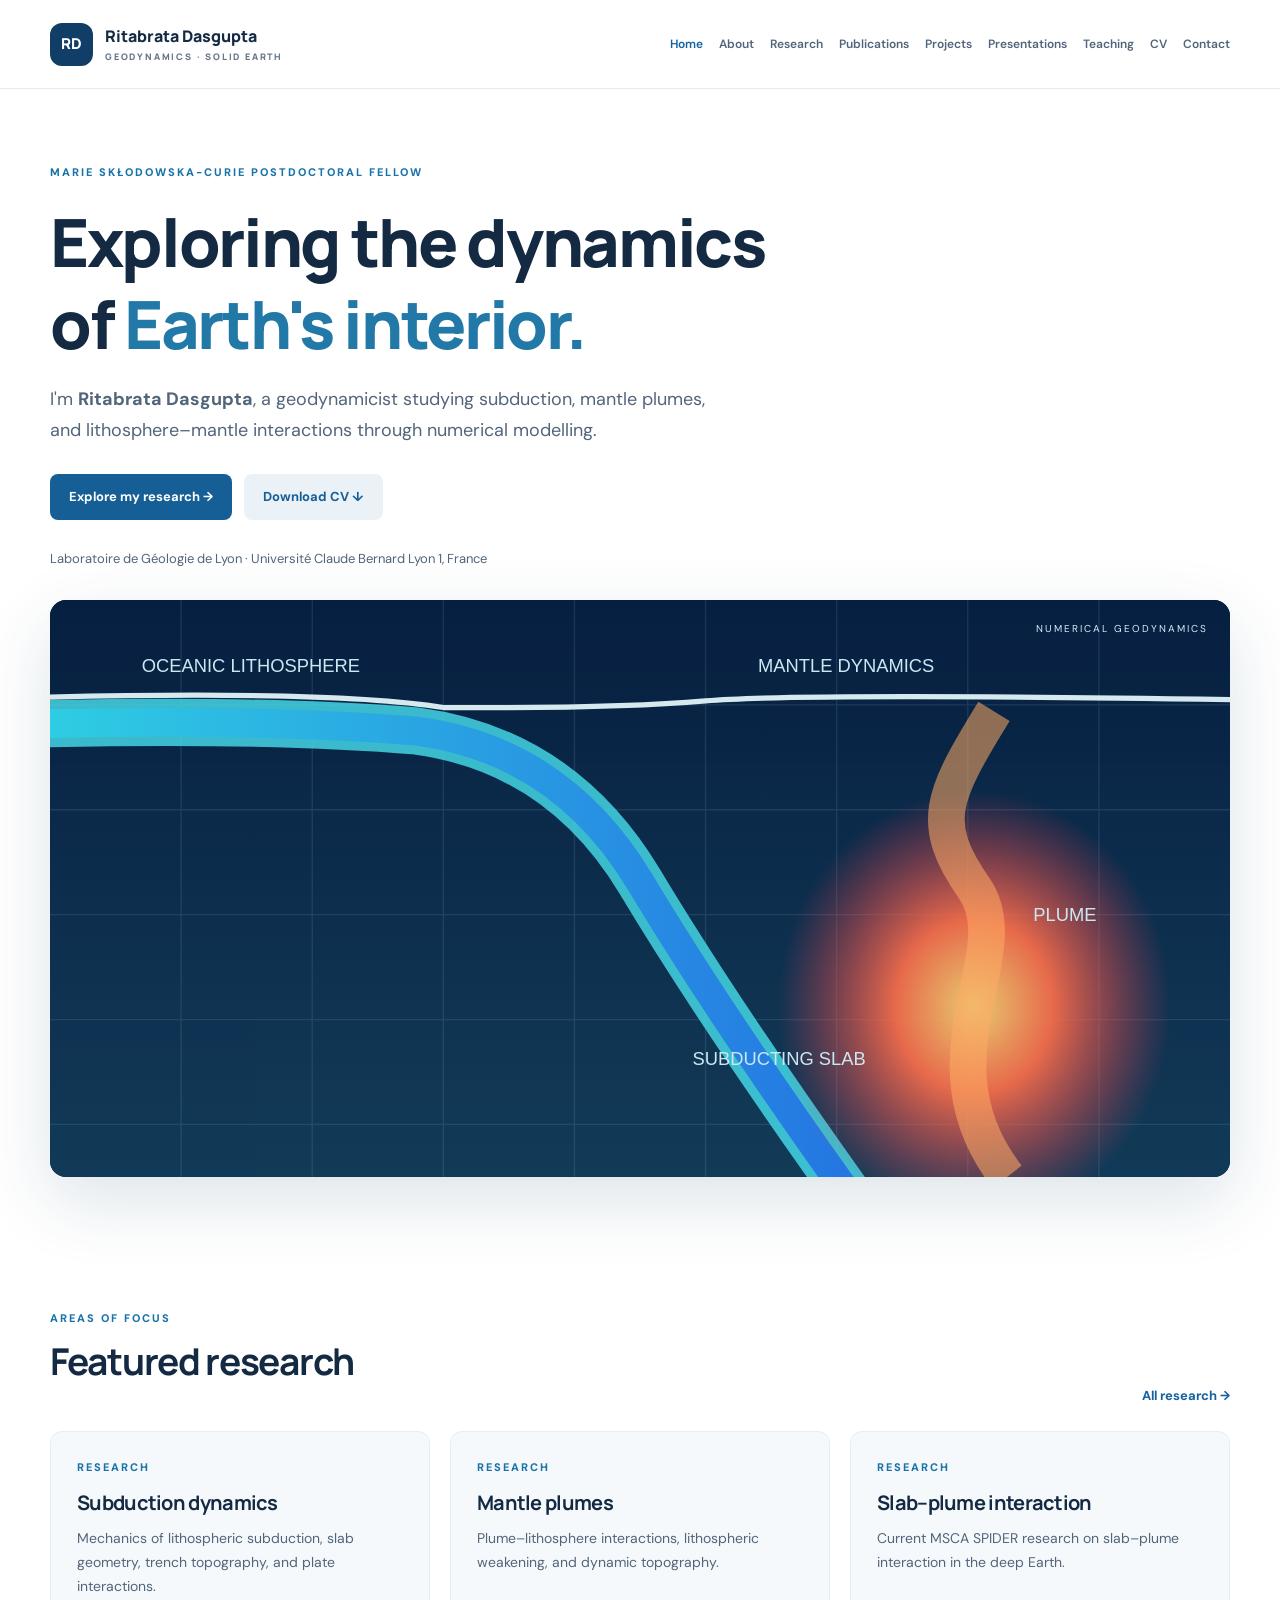
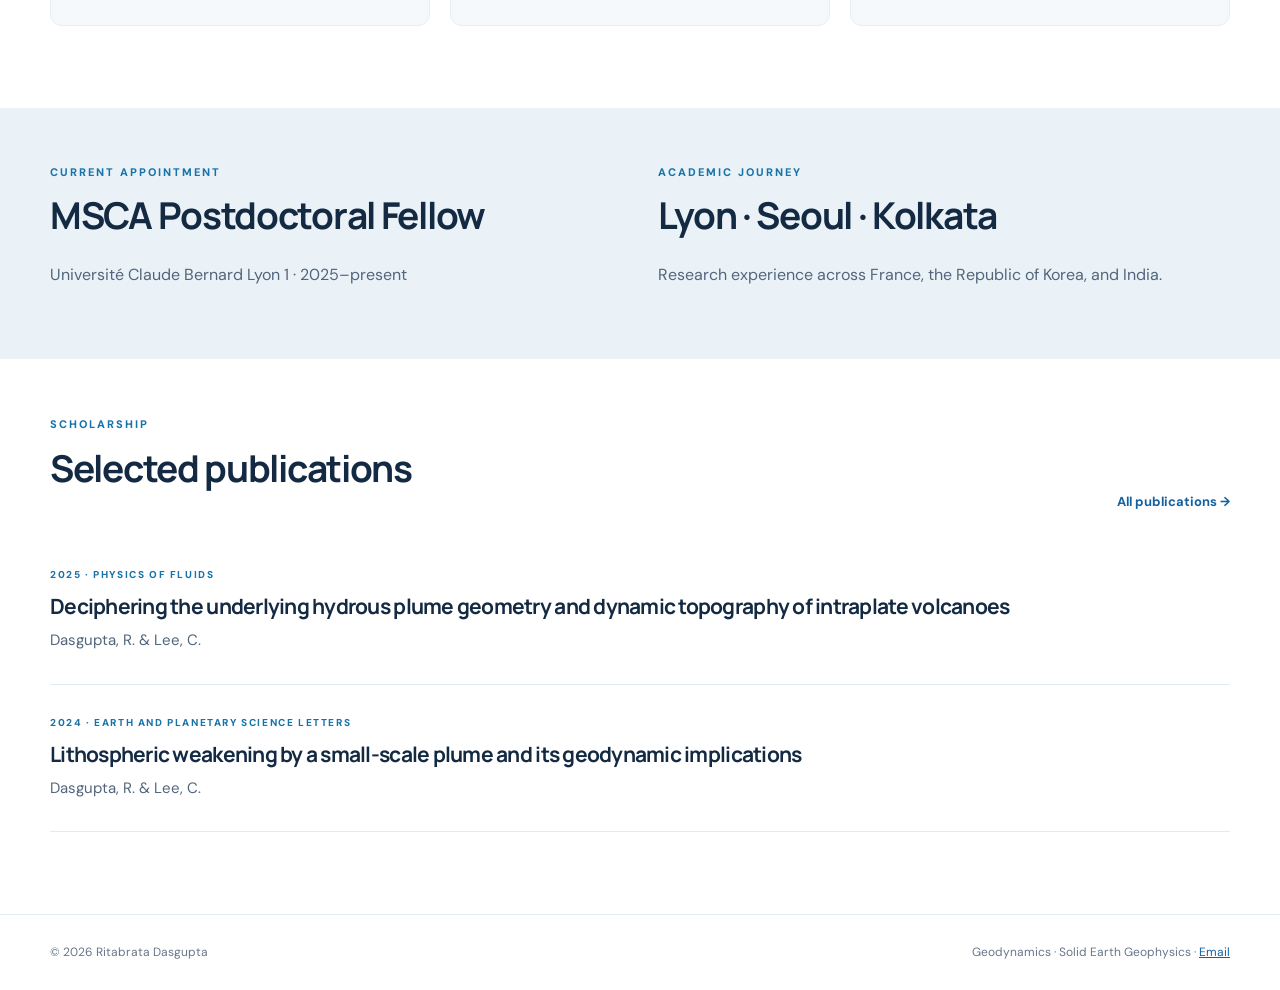
==== index.html @ 57c47966 "Add files via upload" ====
<!doctype html><html lang="en"><head><meta charset="utf-8"><meta name="viewport" content="width=device-width,initial-scale=1"><meta name="description" content="Ritabrata Dasgupta — Geodynamics and Solid Earth Geophysics research"><title>Home | Ritabrata Dasgupta</title><link rel="stylesheet" href="style.css"></head><body><header class="header"><div class="shell head"><a class="brand" href="index.html"><span class="brand-mark">RD</span><span>Ritabrata Dasgupta<small>GEODYNAMICS · SOLID EARTH</small></span></a><button class="menu" aria-label="Toggle navigation" aria-expanded="false">☰</button><nav id="nav"><a class="active" href="index.html">Home</a><a class="" href="about.html">About</a><a class="" href="research.html">Research</a><a class="" href="publications.html">Publications</a><a class="" href="projects.html">Projects</a><a class="" href="presentations.html">Presentations</a><a class="" href="teaching.html">Teaching</a><a class="" href="cv.html">CV</a><a class="" href="contact.html">Contact</a></nav></div></header><main><section class="home-hero shell"><div class="intro"><span class="eyebrow">MARIE SKŁODOWSKA-CURIE POSTDOCTORAL FELLOW</span><h1>Exploring the dynamics of <em>Earth's interior.</em></h1><p>I'm <strong>Ritabrata Dasgupta</strong>, a geodynamicist studying subduction, mantle plumes, and lithosphere–mantle interactions through numerical modelling.</p><div class="actions"><a class="btn" href="research.html">Explore my research →</a><a class="btn secondary" href="Ritabrata_Dasgupta_CV.pdf" download>Download CV ↓</a></div><p class="affiliation">Laboratoire de Géologie de Lyon · Université Claude Bernard Lyon 1, France</p></div><div class="earth-art" aria-label="Stylized illustration of a subducting slab and rising mantle plume" role="img"><div class="art-label">NUMERICAL GEODYNAMICS</div><svg viewBox="0 0 900 440" preserveAspectRatio="xMidYMid slice"><defs><linearGradient id="bg" x2="0" y2="1"><stop stop-color="#071f40"/><stop offset="1" stop-color="#123b58"/></linearGradient><linearGradient id="slab"><stop stop-color="#2fd1e3"/><stop offset="1" stop-color="#2476e2"/></linearGradient><radialGradient id="plume"><stop stop-color="#ffda72"/><stop offset=".4" stop-color="#ff704a"/><stop offset="1" stop-color="#ee394e" stop-opacity="0"/></radialGradient></defs><rect width="900" height="440" fill="url(#bg)"/><g opacity=".12" stroke="#a9d6ee"><path d="M0 80H900M0 160H900M0 240H900M0 320H900M0 400H900M100 0V440M200 0V440M300 0V440M400 0V440M500 0V440M600 0V440M700 0V440M800 0V440"/></g><path d="M-30 95 Q160 90 280 100 Q390 115 450 215 T610 455" stroke="#46e0ee" stroke-width="36" fill="none" opacity=".8"/><path d="M-30 95 Q160 90 280 100 Q390 115 450 215 T610 455" stroke="url(#slab)" stroke-width="22" fill="none"/><ellipse cx="705" cy="310" rx="150" ry="165" fill="url(#plume)" opacity=".9"/><path d="M730 440 C660 350 740 270 705 220 S680 150 720 85" stroke="#ffab64" stroke-width="28" fill="none" opacity=".55"/><path d="M0 74 Q220 69 300 82 Q430 83 500 77 T900 76" stroke="#d5e9ef" stroke-width="4" fill="none"/><g fill="#c9e8f2" font-size="14" font-family="sans-serif"><text x="70" y="55">OCEANIC LITHOSPHERE</text><text x="540" y="55">MANTLE DYNAMICS</text><text x="490" y="355">SUBDUCTING SLAB</text><text x="750" y="245">PLUME</text></g></svg></div></section><section class="shell section"><div class="section-head"><div><span class="eyebrow">AREAS OF FOCUS</span><h2>Featured research</h2></div><a class="text-link" href="research.html">All research →</a></div><div class="cards"><article class="card"><span class="eyebrow">RESEARCH</span><h3>Subduction dynamics</h3><p>Mechanics of lithospheric subduction, slab geometry, trench topography, and plate interactions.</p></article><article class="card"><span class="eyebrow">RESEARCH</span><h3>Mantle plumes</h3><p>Plume–lithosphere interactions, lithospheric weakening, and dynamic topography.</p></article><article class="card"><span class="eyebrow">RESEARCH</span><h3>Slab–plume interaction</h3><p>Current MSCA SPIDER research on slab–plume interaction in the deep Earth.</p></article></div></section><section class="band"><div class="shell band-grid"><div><span class="eyebrow">CURRENT APPOINTMENT</span><h2>MSCA Postdoctoral Fellow</h2><p>Université Claude Bernard Lyon 1 · 2025–present</p></div><div><span class="eyebrow">ACADEMIC JOURNEY</span><h2>Lyon · Seoul · Kolkata</h2><p>Research experience across France, the Republic of Korea, and India.</p></div></div></section><section class="shell section"><div class="section-head"><div><span class="eyebrow">SCHOLARSHIP</span><h2>Selected publications</h2></div><a class="text-link" href="publications.html">All publications →</a></div><div class="publication"><span>2025 · PHYSICS OF FLUIDS</span><h3>Deciphering the underlying hydrous plume geometry and dynamic topography of intraplate volcanoes</h3><p>Dasgupta, R. & Lee, C.</p></div><div class="publication"><span>2024 · EARTH AND PLANETARY SCIENCE LETTERS</span><h3>Lithospheric weakening by a small-scale plume and its geodynamic implications</h3><p>Dasgupta, R. & Lee, C.</p></div></section></main><footer><div class="shell foot"><span>© 2026 Ritabrata Dasgupta</span><span>Geodynamics · Solid Earth Geophysics · <a href="mailto:ritabrata.dasgupta5@gmail.com">Email</a></span></div></footer><script src="script.js"></script></body></html>
---- style.css ----
@import url('https://fonts.googleapis.com/css2?family=DM+Sans:wght@400;500;600;700&family=Manrope:wght@400;500;600;700;800&display=swap');:root{--ink:#142a43;--blue:#1461a1;--muted:#64758a;--line:#e3eaf0;--pale:#f3f7fa}*{box-sizing:border-box}body{margin:0;background:#fff;color:var(--ink);font-family:'DM Sans',Arial,sans-serif;line-height:1.7}a{color:var(--blue)}.shell{width:min(1180px,calc(100% - 56px));margin:auto}.header{background:white;border-bottom:1px solid var(--line);position:sticky;top:0;z-index:20}.head{display:flex;align-items:center;justify-content:space-between;gap:25px;min-height:88px}.brand{display:flex;align-items:center;gap:12px;color:var(--ink);font-family:Manrope,sans-serif;font-weight:800;text-decoration:none;white-space:nowrap;line-height:1.3}.brand small{display:block;font-size:9px;letter-spacing:1.8px;color:var(--muted);margin-top:4px}.brand-mark{width:43px;height:43px;background:#103e67;color:white;border-radius:12px;display:grid;place-items:center;font-size:15px}.head nav{display:flex;gap:16px;flex-wrap:wrap}.head nav a{font-size:12px;color:#52647a;text-decoration:none;font-weight:600}.head nav a:hover,.head nav a.active{color:var(--blue)}.menu{display:none;background:white;border:1px solid var(--line);border-radius:8px;padding:7px 12px}.home-hero{padding-top:74px;padding-bottom:76px}.intro{max-width:780px}.eyebrow{display:block;color:#1773a9;font-size:11px;letter-spacing:2px;font-weight:800;text-transform:uppercase}h1,h2,h3{font-family:Manrope,Arial,sans-serif;line-height:1.23;letter-spacing:-.035em}h1{font-size:clamp(42px,5.2vw,72px);margin:19px 0 20px;font-weight:800}h1 em{font-style:normal;color:#2279a7}.intro>p{max-width:680px;color:#52657b;font-size:18px}.actions{display:flex;gap:12px;flex-wrap:wrap;margin:28px 0}.btn{display:inline-block;background:#155e96;color:white;padding:12px 19px;border-radius:8px;font-size:13px;text-decoration:none;font-weight:700}.btn.secondary{background:#eaf2f8;color:#155e96}.affiliation{font-size:13px!important;margin:24px 0 30px}.earth-art{border-radius:16px;overflow:hidden;position:relative;box-shadow:0 24px 70px #103f5b24;background:#08253f}.earth-art svg{display:block;width:100%;height:auto}.art-label{position:absolute;top:20px;right:22px;color:#d6ecf9;letter-spacing:2px;font-size:10px}.section{padding:56px 0 82px}.section h2,.band h2{font-size:clamp(27px,3vw,37px);margin:12px 0 22px}.section-head{display:flex;justify-content:space-between;align-items:end;gap:20px;margin-bottom:24px}.text-link{font-size:13px;font-weight:700;text-decoration:none}.cards{display:grid;grid-template-columns:repeat(3,minmax(0,1fr));gap:20px}.card{background:#f6f9fb;border:1px solid #e7edf2;border-radius:12px;padding:26px}.card h3{font-size:20px;margin:14px 0 12px}.card p{font-size:14px;color:#52657b;margin:0}.spaced{margin-top:35px}.band{background:#eaf2f7;padding:55px 0}.band-grid{display:grid;grid-template-columns:1fr 1fr;gap:35px}.band p{color:#52657b}.publication{padding:22px 0;border-bottom:1px solid var(--line)}.publication span{font-size:10px;letter-spacing:1.6px;color:#1773a9;font-weight:800}.publication h3{font-size:21px;margin:8px 0}.publication p{color:#52657b;margin:8px 0;font-size:15px}.page-hero{padding:76px 0 36px;border-bottom:1px solid var(--line)}.page-hero h1{font-size:clamp(40px,5vw,61px)}.lede{font-size:19px;color:#65768a;max-width:750px}.source-list{margin:16px 0 44px}.source-list p{padding:12px 0;border-bottom:1px solid var(--line);white-space:normal;margin:0;color:#44596c}.cvbox{display:flex;justify-content:space-between;align-items:center;gap:30px;background:var(--pale);padding:24px;border-radius:12px}.cvbox p{color:var(--muted)}.pdf{width:100%;height:850px;border:1px solid var(--line);margin-top:30px}.foot{display:flex;justify-content:space-between;gap:15px;padding:27px 0;font-size:12px;color:#66768a}footer{border-top:1px solid var(--line)}@media(max-width:1000px){.head{flex-wrap:wrap;padding:16px 0}.head nav{width:100%;justify-content:center;gap:14px}}@media(max-width:700px){.shell{width:min(100% - 32px,1180px)}.head{min-height:72px}.menu{display:block}.head nav{display:none;flex-direction:column;align-items:start}.head nav.open{display:flex}.home-hero{padding:45px 0}.cards,.band-grid{grid-template-columns:1fr}.section{padding:42px 0}.section-head,.cvbox,.foot{align-items:start;flex-direction:column}.pdf{height:500px}h1{font-size:42px}.art-label{font-size:8px}}
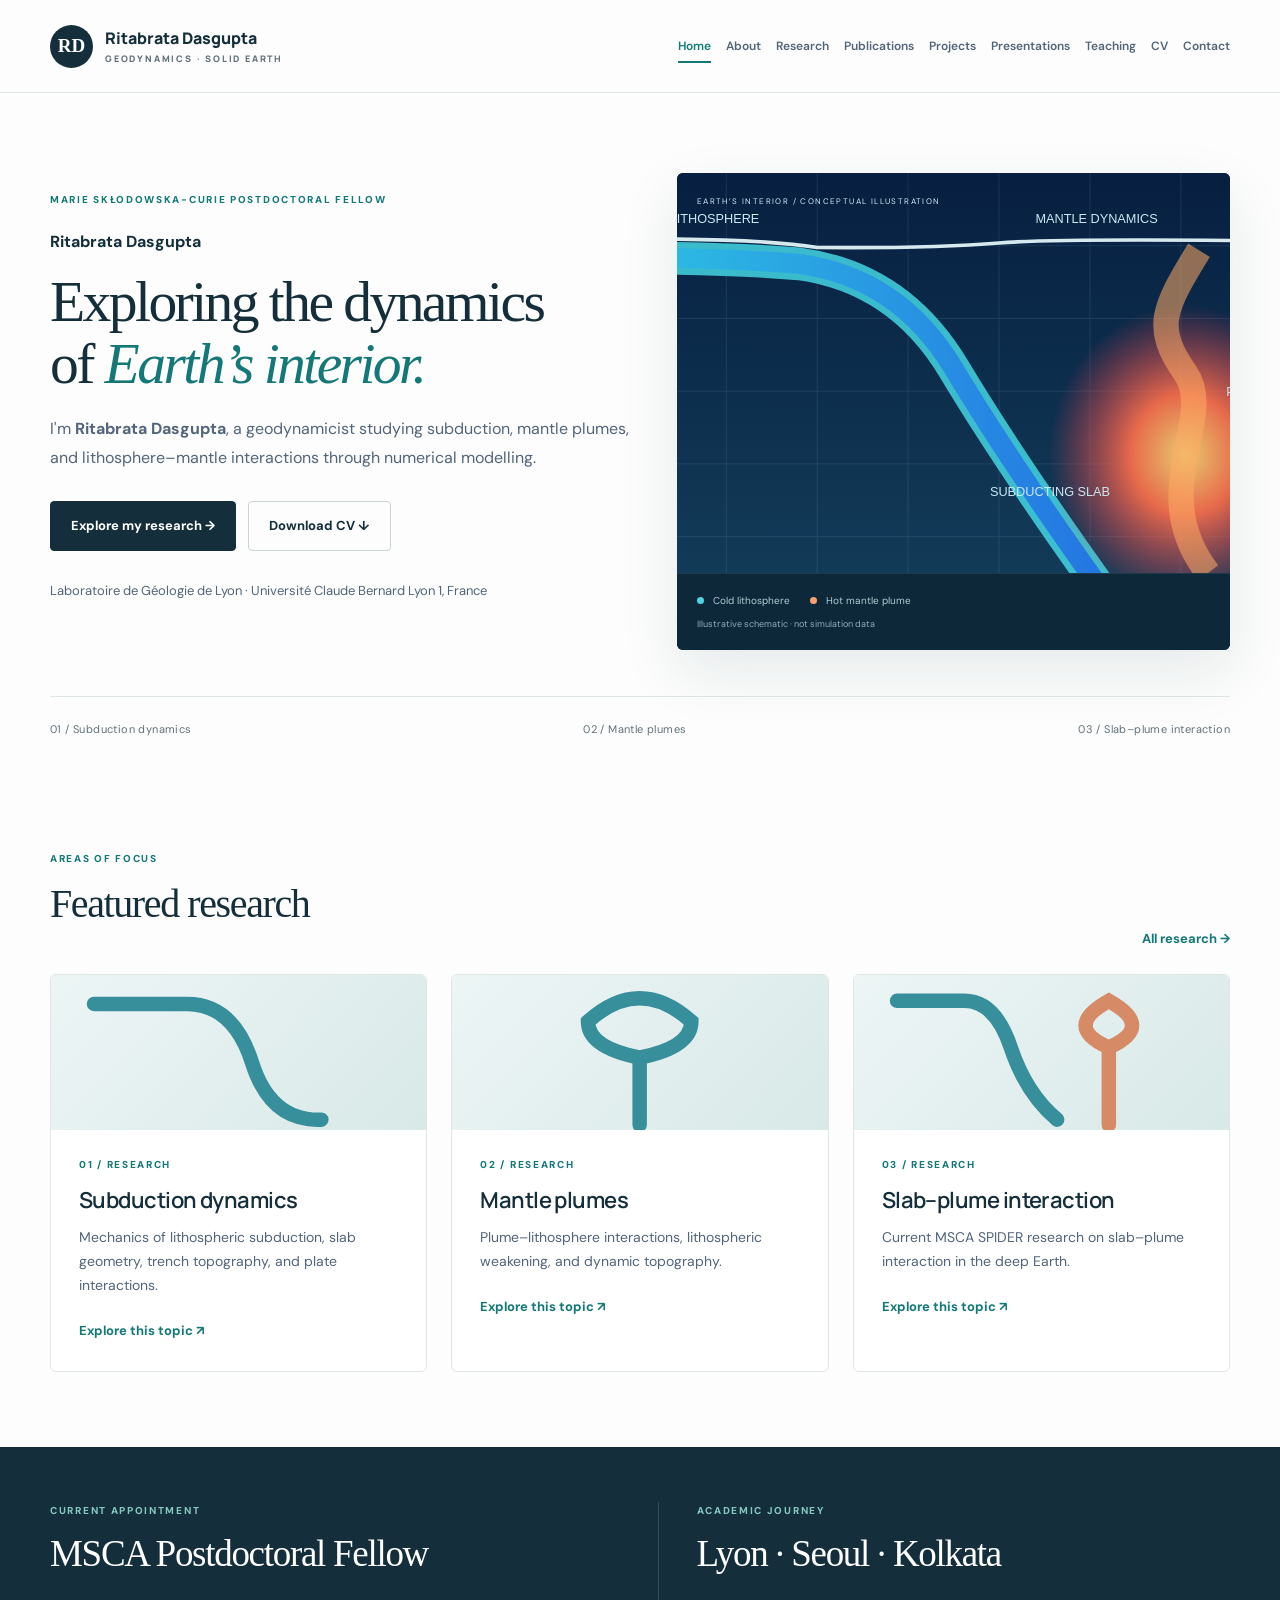
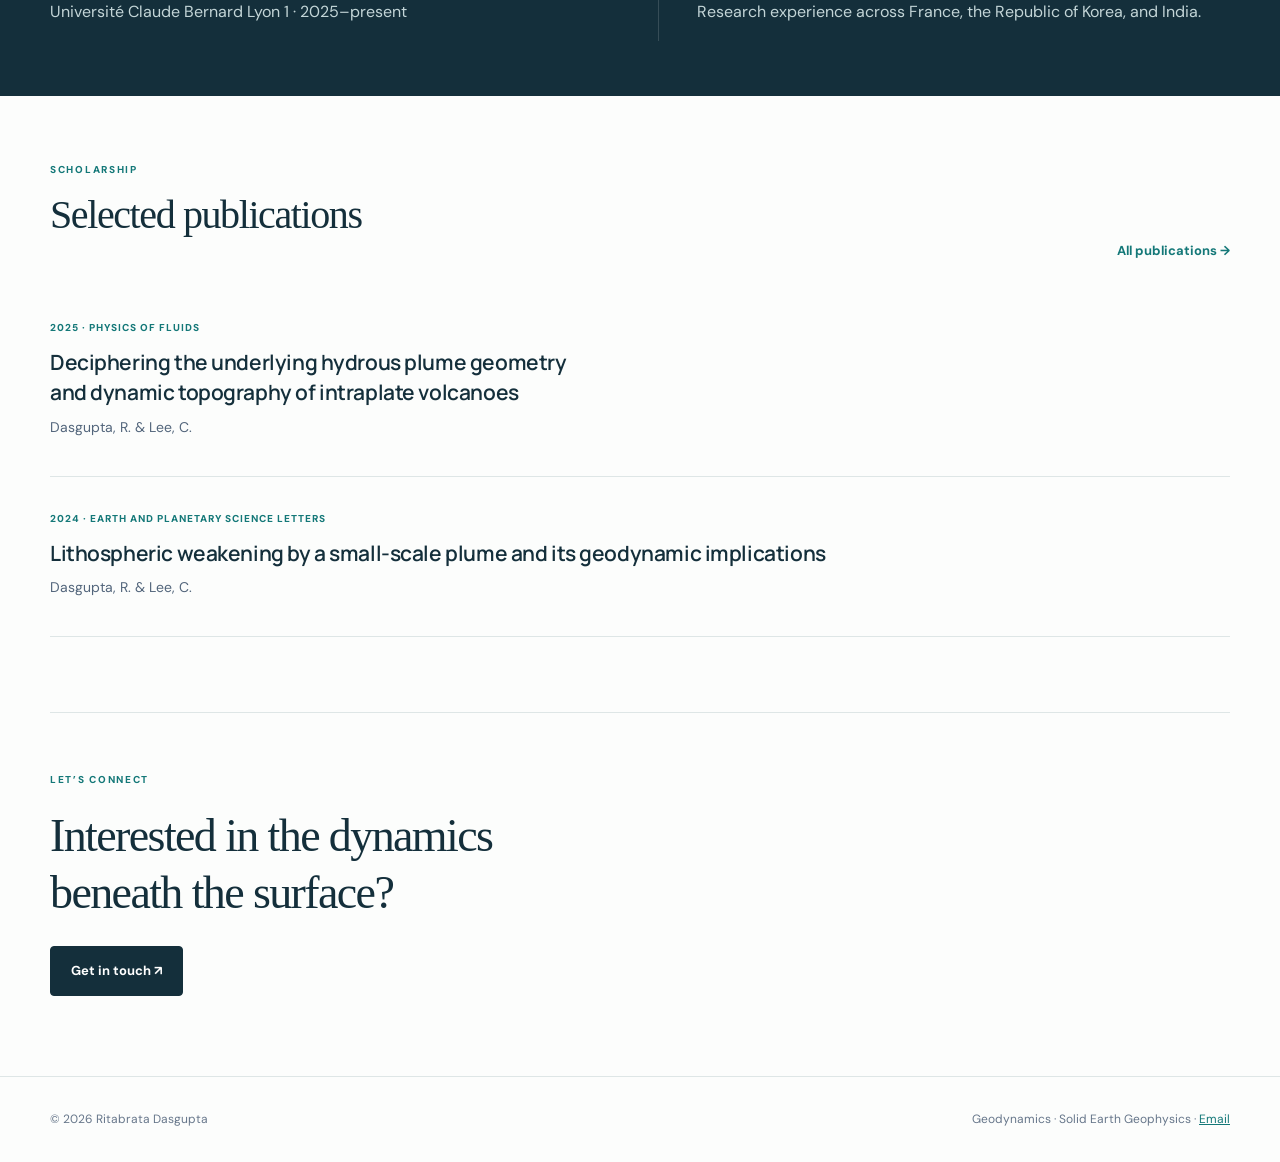
==== commit 91c670f5: "Add files via upload" ====
--- a/index.html
+++ b/index.html
@@ -1 +1 @@
-<!doctype html><html lang="en"><head><meta charset="utf-8"><meta name="viewport" content="width=device-width,initial-scale=1"><meta name="description" content="Ritabrata Dasgupta — Geodynamics and Solid Earth Geophysics research"><title>Home | Ritabrata Dasgupta</title><link rel="stylesheet" href="style.css"></head><body><header class="header"><div class="shell head"><a class="brand" href="index.html"><span class="brand-mark">RD</span><span>Ritabrata Dasgupta<small>GEODYNAMICS · SOLID EARTH</small></span></a><button class="menu" aria-label="Toggle navigation" aria-expanded="false">☰</button><nav id="nav"><a class="active" href="index.html">Home</a><a class="" href="about.html">About</a><a class="" href="research.html">Research</a><a class="" href="publications.html">Publications</a><a class="" href="projects.html">Projects</a><a class="" href="presentations.html">Presentations</a><a class="" href="teaching.html">Teaching</a><a class="" href="cv.html">CV</a><a class="" href="contact.html">Contact</a></nav></div></header><main><section class="home-hero shell"><div class="intro"><span class="eyebrow">MARIE SKŁODOWSKA-CURIE POSTDOCTORAL FELLOW</span><h1>Exploring the dynamics of <em>Earth's interior.</em></h1><p>I'm <strong>Ritabrata Dasgupta</strong>, a geodynamicist studying subduction, mantle plumes, and lithosphere–mantle interactions through numerical modelling.</p><div class="actions"><a class="btn" href="research.html">Explore my research →</a><a class="btn secondary" href="Ritabrata_Dasgupta_CV.pdf" download>Download CV ↓</a></div><p class="affiliation">Laboratoire de Géologie de Lyon · Université Claude Bernard Lyon 1, France</p></div><div class="earth-art" aria-label="Stylized illustration of a subducting slab and rising mantle plume" role="img"><div class="art-label">NUMERICAL GEODYNAMICS</div><svg viewBox="0 0 900 440" preserveAspectRatio="xMidYMid slice"><defs><linearGradient id="bg" x2="0" y2="1"><stop stop-color="#071f40"/><stop offset="1" stop-color="#123b58"/></linearGradient><linearGradient id="slab"><stop stop-color="#2fd1e3"/><stop offset="1" stop-color="#2476e2"/></linearGradient><radialGradient id="plume"><stop stop-color="#ffda72"/><stop offset=".4" stop-color="#ff704a"/><stop offset="1" stop-color="#ee394e" stop-opacity="0"/></radialGradient></defs><rect width="900" height="440" fill="url(#bg)"/><g opacity=".12" stroke="#a9d6ee"><path d="M0 80H900M0 160H900M0 240H900M0 320H900M0 400H900M100 0V440M200 0V440M300 0V440M400 0V440M500 0V440M600 0V440M700 0V440M800 0V440"/></g><path d="M-30 95 Q160 90 280 100 Q390 115 450 215 T610 455" stroke="#46e0ee" stroke-width="36" fill="none" opacity=".8"/><path d="M-30 95 Q160 90 280 100 Q390 115 450 215 T610 455" stroke="url(#slab)" stroke-width="22" fill="none"/><ellipse cx="705" cy="310" rx="150" ry="165" fill="url(#plume)" opacity=".9"/><path d="M730 440 C660 350 740 270 705 220 S680 150 720 85" stroke="#ffab64" stroke-width="28" fill="none" opacity=".55"/><path d="M0 74 Q220 69 300 82 Q430 83 500 77 T900 76" stroke="#d5e9ef" stroke-width="4" fill="none"/><g fill="#c9e8f2" font-size="14" font-family="sans-serif"><text x="70" y="55">OCEANIC LITHOSPHERE</text><text x="540" y="55">MANTLE DYNAMICS</text><text x="490" y="355">SUBDUCTING SLAB</text><text x="750" y="245">PLUME</text></g></svg></div></section><section class="shell section"><div class="section-head"><div><span class="eyebrow">AREAS OF FOCUS</span><h2>Featured research</h2></div><a class="text-link" href="research.html">All research →</a></div><div class="cards"><article class="card"><span class="eyebrow">RESEARCH</span><h3>Subduction dynamics</h3><p>Mechanics of lithospheric subduction, slab geometry, trench topography, and plate interactions.</p></article><article class="card"><span class="eyebrow">RESEARCH</span><h3>Mantle plumes</h3><p>Plume–lithosphere interactions, lithospheric weakening, and dynamic topography.</p></article><article class="card"><span class="eyebrow">RESEARCH</span><h3>Slab–plume interaction</h3><p>Current MSCA SPIDER research on slab–plume interaction in the deep Earth.</p></article></div></section><section class="band"><div class="shell band-grid"><div><span class="eyebrow">CURRENT APPOINTMENT</span><h2>MSCA Postdoctoral Fellow</h2><p>Université Claude Bernard Lyon 1 · 2025–present</p></div><div><span class="eyebrow">ACADEMIC JOURNEY</span><h2>Lyon · Seoul · Kolkata</h2><p>Research experience across France, the Republic of Korea, and India.</p></div></div></section><section class="shell section"><div class="section-head"><div><span class="eyebrow">SCHOLARSHIP</span><h2>Selected publications</h2></div><a class="text-link" href="publications.html">All publications →</a></div><div class="publication"><span>2025 · PHYSICS OF FLUIDS</span><h3>Deciphering the underlying hydrous plume geometry and dynamic topography of intraplate volcanoes</h3><p>Dasgupta, R. & Lee, C.</p></div><div class="publication"><span>2024 · EARTH AND PLANETARY SCIENCE LETTERS</span><h3>Lithospheric weakening by a small-scale plume and its geodynamic implications</h3><p>Dasgupta, R. & Lee, C.</p></div></section></main><footer><div class="shell foot"><span>© 2026 Ritabrata Dasgupta</span><span>Geodynamics · Solid Earth Geophysics · <a href="mailto:ritabrata.dasgupta5@gmail.com">Email</a></span></div></footer><script src="script.js"></script></body></html>+<!doctype html><html lang="en"><head><meta charset="utf-8"><meta name="viewport" content="width=device-width,initial-scale=1"><meta name="description" content="Ritabrata Dasgupta — Geodynamics and Solid Earth Geophysics research"><title>Home | Ritabrata Dasgupta</title><link rel="stylesheet" href="style.css"><meta name="theme-color" content="#102e3c"></head><body><a class="skip-link" href="#main">Skip to content</a><header class="header"><div class="shell head"><a class="brand" href="index.html"><span class="brand-mark">RD</span><span>Ritabrata Dasgupta<small>GEODYNAMICS · SOLID EARTH</small></span></a><button class="menu" aria-label="Toggle navigation" aria-expanded="false" aria-controls="nav">☰</button><nav id="nav"><a class="active" aria-current="page" href="index.html">Home</a><a class="" href="about.html">About</a><a class="" href="research.html">Research</a><a class="" href="publications.html">Publications</a><a class="" href="projects.html">Projects</a><a class="" href="presentations.html">Presentations</a><a class="" href="teaching.html">Teaching</a><a class="" href="cv.html">CV</a><a class="" href="contact.html">Contact</a></nav></div></header><main id="main"><section class="home-hero shell"><div class="intro"><span class="eyebrow">MARIE SKŁODOWSKA-CURIE POSTDOCTORAL FELLOW</span><p class="hero-name">Ritabrata Dasgupta</p><h1>Exploring the dynamics of <em>Earth’s interior.</em></h1><p>I'm <strong>Ritabrata Dasgupta</strong>, a geodynamicist studying subduction, mantle plumes, and lithosphere–mantle interactions through numerical modelling.</p><div class="actions"><a class="btn" href="research.html">Explore my research →</a><a class="btn secondary" href="Ritabrata_Dasgupta_CV.pdf" download>Download CV ↓</a></div><p class="affiliation">Laboratoire de Géologie de Lyon · Université Claude Bernard Lyon 1, France</p></div><div class="earth-art" aria-label="Stylized illustration of a subducting slab and rising mantle plume" role="img"><div class="art-label">EARTH’S INTERIOR / CONCEPTUAL ILLUSTRATION</div><svg viewBox="0 0 900 440" preserveAspectRatio="xMidYMid slice"><defs><linearGradient id="bg" x2="0" y2="1"><stop stop-color="#071f40"/><stop offset="1" stop-color="#123b58"/></linearGradient><linearGradient id="slab"><stop stop-color="#2fd1e3"/><stop offset="1" stop-color="#2476e2"/></linearGradient><radialGradient id="plume"><stop stop-color="#ffda72"/><stop offset=".4" stop-color="#ff704a"/><stop offset="1" stop-color="#ee394e" stop-opacity="0"/></radialGradient></defs><rect width="900" height="440" fill="url(#bg)"/><g opacity=".12" stroke="#a9d6ee"><path d="M0 80H900M0 160H900M0 240H900M0 320H900M0 400H900M100 0V440M200 0V440M300 0V440M400 0V440M500 0V440M600 0V440M700 0V440M800 0V440"/></g><path d="M-30 95 Q160 90 280 100 Q390 115 450 215 T610 455" stroke="#46e0ee" stroke-width="36" fill="none" opacity=".8"/><path d="M-30 95 Q160 90 280 100 Q390 115 450 215 T610 455" stroke="url(#slab)" stroke-width="22" fill="none"/><ellipse cx="705" cy="310" rx="150" ry="165" fill="url(#plume)" opacity=".9"/><path d="M730 440 C660 350 740 270 705 220 S680 150 720 85" stroke="#ffab64" stroke-width="28" fill="none" opacity=".55"/><path d="M0 74 Q220 69 300 82 Q430 83 500 77 T900 76" stroke="#d5e9ef" stroke-width="4" fill="none"/><g fill="#c9e8f2" font-size="14" font-family="sans-serif"><text x="70" y="55">OCEANIC LITHOSPHERE</text><text x="540" y="55">MANTLE DYNAMICS</text><text x="490" y="355">SUBDUCTING SLAB</text><text x="750" y="245">PLUME</text></g></svg><div class="art-caption"><span><i class="cold"></i> Cold lithosphere</span><span><i class="hot"></i> Hot mantle plume</span><span>Illustrative schematic · not simulation data</span></div></div><div class="hero-strip"><span>01 / Subduction dynamics</span><span>02 / Mantle plumes</span><span>03 / Slab–plume interaction</span></div></section><section class="shell section"><div class="section-head"><div><span class="eyebrow">AREAS OF FOCUS</span><h2>Featured research</h2></div><a class="text-link" href="research.html">All research →</a></div><div class="cards"><article class="card research-card"><div class="card-art" aria-hidden="true"><svg viewBox="0 0 280 150"><path d="M0 28H90Q135 28 153 85T220 140"/></svg></div><span class="eyebrow">01 / RESEARCH</span><h3>Subduction dynamics</h3><p>Mechanics of lithospheric subduction, slab geometry, trench topography, and plate interactions.</p><a class="text-link" href="research.html#focus-1">Explore this topic ↗</a></article><article class="card research-card"><div class="card-art" aria-hidden="true"><svg viewBox="0 0 280 150"><path d="M140 145V80Q90 70 90 45Q140 0 190 45Q190 70 140 80"/></svg></div><span class="eyebrow">02 / RESEARCH</span><h3>Mantle plumes</h3><p>Plume–lithosphere interactions, lithospheric weakening, and dynamic topography.</p><a class="text-link" href="research.html#focus-2">Explore this topic ↗</a></article><article class="card research-card"><div class="card-art" aria-hidden="true"><svg viewBox="0 0 280 150"><path d="M0 25H65Q95 25 110 70T155 140"/><path class="warm" d="M205 145V70Q160 50 205 25Q250 50 205 70"/></svg></div><span class="eyebrow">03 / RESEARCH</span><h3>Slab–plume interaction</h3><p>Current MSCA SPIDER research on slab–plume interaction in the deep Earth.</p><a class="text-link" href="research.html#focus-3">Explore this topic ↗</a></article></div></section><section class="band"><div class="shell band-grid"><div><span class="eyebrow">CURRENT APPOINTMENT</span><h2>MSCA Postdoctoral Fellow</h2><p>Université Claude Bernard Lyon 1 · 2025–present</p></div><div><span class="eyebrow">ACADEMIC JOURNEY</span><h2>Lyon · Seoul · Kolkata</h2><p>Research experience across France, the Republic of Korea, and India.</p></div></div></section><section class="shell section"><div class="section-head"><div><span class="eyebrow">SCHOLARSHIP</span><h2>Selected publications</h2></div><a class="text-link" href="publications.html">All publications →</a></div><div class="publication"><span>2025 · PHYSICS OF FLUIDS</span><h3>Deciphering the underlying hydrous plume geometry and dynamic topography of intraplate volcanoes</h3><p>Dasgupta, R. & Lee, C.</p></div><div class="publication"><span>2024 · EARTH AND PLANETARY SCIENCE LETTERS</span><h3>Lithospheric weakening by a small-scale plume and its geodynamic implications</h3><p>Dasgupta, R. & Lee, C.</p></div></section><section class="shell collaboration"><span class="eyebrow">LET’S CONNECT</span><h2>Interested in the dynamics<br>beneath the surface?</h2><a class="btn" href="contact.html">Get in touch ↗</a></section></main><footer><div class="shell foot"><span>© 2026 Ritabrata Dasgupta</span><span>Geodynamics · Solid Earth Geophysics · <a href="mailto:ritabrata.dasgupta5@gmail.com">Email</a></span></div></footer><button class="back-top" aria-label="Back to top" hidden>↑</button><script src="script.js"></script></body></html>
--- a/style.css
+++ b/style.css
@@ -1 +1,6 @@
-@import url('https://fonts.googleapis.com/css2?family=DM+Sans:wght@400;500;600;700&family=Manrope:wght@400;500;600;700;800&display=swap');:root{--ink:#142a43;--blue:#1461a1;--muted:#64758a;--line:#e3eaf0;--pale:#f3f7fa}*{box-sizing:border-box}body{margin:0;background:#fff;color:var(--ink);font-family:'DM Sans',Arial,sans-serif;line-height:1.7}a{color:var(--blue)}.shell{width:min(1180px,calc(100% - 56px));margin:auto}.header{background:white;border-bottom:1px solid var(--line);position:sticky;top:0;z-index:20}.head{display:flex;align-items:center;justify-content:space-between;gap:25px;min-height:88px}.brand{display:flex;align-items:center;gap:12px;color:var(--ink);font-family:Manrope,sans-serif;font-weight:800;text-decoration:none;white-space:nowrap;line-height:1.3}.brand small{display:block;font-size:9px;letter-spacing:1.8px;color:var(--muted);margin-top:4px}.brand-mark{width:43px;height:43px;background:#103e67;color:white;border-radius:12px;display:grid;place-items:center;font-size:15px}.head nav{display:flex;gap:16px;flex-wrap:wrap}.head nav a{font-size:12px;color:#52647a;text-decoration:none;font-weight:600}.head nav a:hover,.head nav a.active{color:var(--blue)}.menu{display:none;background:white;border:1px solid var(--line);border-radius:8px;padding:7px 12px}.home-hero{padding-top:74px;padding-bottom:76px}.intro{max-width:780px}.eyebrow{display:block;color:#1773a9;font-size:11px;letter-spacing:2px;font-weight:800;text-transform:uppercase}h1,h2,h3{font-family:Manrope,Arial,sans-serif;line-height:1.23;letter-spacing:-.035em}h1{font-size:clamp(42px,5.2vw,72px);margin:19px 0 20px;font-weight:800}h1 em{font-style:normal;color:#2279a7}.intro>p{max-width:680px;color:#52657b;font-size:18px}.actions{display:flex;gap:12px;flex-wrap:wrap;margin:28px 0}.btn{display:inline-block;background:#155e96;color:white;padding:12px 19px;border-radius:8px;font-size:13px;text-decoration:none;font-weight:700}.btn.secondary{background:#eaf2f8;color:#155e96}.affiliation{font-size:13px!important;margin:24px 0 30px}.earth-art{border-radius:16px;overflow:hidden;position:relative;box-shadow:0 24px 70px #103f5b24;background:#08253f}.earth-art svg{display:block;width:100%;height:auto}.art-label{position:absolute;top:20px;right:22px;color:#d6ecf9;letter-spacing:2px;font-size:10px}.section{padding:56px 0 82px}.section h2,.band h2{font-size:clamp(27px,3vw,37px);margin:12px 0 22px}.section-head{display:flex;justify-content:space-between;align-items:end;gap:20px;margin-bottom:24px}.text-link{font-size:13px;font-weight:700;text-decoration:none}.cards{display:grid;grid-template-columns:repeat(3,minmax(0,1fr));gap:20px}.card{background:#f6f9fb;border:1px solid #e7edf2;border-radius:12px;padding:26px}.card h3{font-size:20px;margin:14px 0 12px}.card p{font-size:14px;color:#52657b;margin:0}.spaced{margin-top:35px}.band{background:#eaf2f7;padding:55px 0}.band-grid{display:grid;grid-template-columns:1fr 1fr;gap:35px}.band p{color:#52657b}.publication{padding:22px 0;border-bottom:1px solid var(--line)}.publication span{font-size:10px;letter-spacing:1.6px;color:#1773a9;font-weight:800}.publication h3{font-size:21px;margin:8px 0}.publication p{color:#52657b;margin:8px 0;font-size:15px}.page-hero{padding:76px 0 36px;border-bottom:1px solid var(--line)}.page-hero h1{font-size:clamp(40px,5vw,61px)}.lede{font-size:19px;color:#65768a;max-width:750px}.source-list{margin:16px 0 44px}.source-list p{padding:12px 0;border-bottom:1px solid var(--line);white-space:normal;margin:0;color:#44596c}.cvbox{display:flex;justify-content:space-between;align-items:center;gap:30px;background:var(--pale);padding:24px;border-radius:12px}.cvbox p{color:var(--muted)}.pdf{width:100%;height:850px;border:1px solid var(--line);margin-top:30px}.foot{display:flex;justify-content:space-between;gap:15px;padding:27px 0;font-size:12px;color:#66768a}footer{border-top:1px solid var(--line)}@media(max-width:1000px){.head{flex-wrap:wrap;padding:16px 0}.head nav{width:100%;justify-content:center;gap:14px}}@media(max-width:700px){.shell{width:min(100% - 32px,1180px)}.head{min-height:72px}.menu{display:block}.head nav{display:none;flex-direction:column;align-items:start}.head nav.open{display:flex}.home-hero{padding:45px 0}.cards,.band-grid{grid-template-columns:1fr}.section{padding:42px 0}.section-head,.cvbox,.foot{align-items:start;flex-direction:column}.pdf{height:500px}h1{font-size:42px}.art-label{font-size:8px}}+@import url('https://fonts.googleapis.com/css2?family=DM+Sans:wght@400;500;600;700&family=Manrope:wght@400;500;600;700;800&display=swap');:root{--ink:#142a43;--blue:#1461a1;--muted:#64758a;--line:#e3eaf0;--pale:#f3f7fa}*{box-sizing:border-box}body{margin:0;background:#fff;color:var(--ink);font-family:'DM Sans',Arial,sans-serif;line-height:1.7}a{color:var(--blue)}.shell{width:min(1180px,calc(100% - 56px));margin:auto}.header{background:white;border-bottom:1px solid var(--line);position:sticky;top:0;z-index:20}.head{display:flex;align-items:center;justify-content:space-between;gap:25px;min-height:88px}.brand{display:flex;align-items:center;gap:12px;color:var(--ink);font-family:Manrope,sans-serif;font-weight:800;text-decoration:none;white-space:nowrap;line-height:1.3}.brand small{display:block;font-size:9px;letter-spacing:1.8px;color:var(--muted);margin-top:4px}.brand-mark{width:43px;height:43px;background:#103e67;color:white;border-radius:12px;display:grid;place-items:center;font-size:15px}.head nav{display:flex;gap:16px;flex-wrap:wrap}.head nav a{font-size:12px;color:#52647a;text-decoration:none;font-weight:600}.head nav a:hover,.head nav a.active{color:var(--blue)}.menu{display:none;background:white;border:1px solid var(--line);border-radius:8px;padding:7px 12px}.home-hero{padding-top:74px;padding-bottom:76px}.intro{max-width:780px}.eyebrow{display:block;color:#1773a9;font-size:11px;letter-spacing:2px;font-weight:800;text-transform:uppercase}h1,h2,h3{font-family:Manrope,Arial,sans-serif;line-height:1.23;letter-spacing:-.035em}h1{font-size:clamp(42px,5.2vw,72px);margin:19px 0 20px;font-weight:800}h1 em{font-style:normal;color:#2279a7}.intro>p{max-width:680px;color:#52657b;font-size:18px}.actions{display:flex;gap:12px;flex-wrap:wrap;margin:28px 0}.btn{display:inline-block;background:#155e96;color:white;padding:12px 19px;border-radius:8px;font-size:13px;text-decoration:none;font-weight:700}.btn.secondary{background:#eaf2f8;color:#155e96}.affiliation{font-size:13px!important;margin:24px 0 30px}.earth-art{border-radius:16px;overflow:hidden;position:relative;box-shadow:0 24px 70px #103f5b24;background:#08253f}.earth-art svg{display:block;width:100%;height:auto}.art-label{position:absolute;top:20px;right:22px;color:#d6ecf9;letter-spacing:2px;font-size:10px}.section{padding:56px 0 82px}.section h2,.band h2{font-size:clamp(27px,3vw,37px);margin:12px 0 22px}.section-head{display:flex;justify-content:space-between;align-items:end;gap:20px;margin-bottom:24px}.text-link{font-size:13px;font-weight:700;text-decoration:none}.cards{display:grid;grid-template-columns:repeat(3,minmax(0,1fr));gap:20px}.card{background:#f6f9fb;border:1px solid #e7edf2;border-radius:12px;padding:26px}.card h3{font-size:20px;margin:14px 0 12px}.card p{font-size:14px;color:#52657b;margin:0}.spaced{margin-top:35px}.band{background:#eaf2f7;padding:55px 0}.band-grid{display:grid;grid-template-columns:1fr 1fr;gap:35px}.band p{color:#52657b}.publication{padding:22px 0;border-bottom:1px solid var(--line)}.publication span{font-size:10px;letter-spacing:1.6px;color:#1773a9;font-weight:800}.publication h3{font-size:21px;margin:8px 0}.publication p{color:#52657b;margin:8px 0;font-size:15px}.page-hero{padding:76px 0 36px;border-bottom:1px solid var(--line)}.page-hero h1{font-size:clamp(40px,5vw,61px)}.lede{font-size:19px;color:#65768a;max-width:750px}.source-list{margin:16px 0 44px}.source-list p{padding:12px 0;border-bottom:1px solid var(--line);white-space:normal;margin:0;color:#44596c}.cvbox{display:flex;justify-content:space-between;align-items:center;gap:30px;background:var(--pale);padding:24px;border-radius:12px}.cvbox p{color:var(--muted)}.pdf{width:100%;height:850px;border:1px solid var(--line);margin-top:30px}.foot{display:flex;justify-content:space-between;gap:15px;padding:27px 0;font-size:12px;color:#66768a}footer{border-top:1px solid var(--line)}@media(max-width:1000px){.head{flex-wrap:wrap;padding:16px 0}.head nav{width:100%;justify-content:center;gap:14px}}@media(max-width:700px){.shell{width:min(100% - 32px,1180px)}.head{min-height:72px}.menu{display:block}.head nav{display:none;flex-direction:column;align-items:start}.head nav.open{display:flex}.home-hero{padding:45px 0}.cards,.band-grid{grid-template-columns:1fr}.section{padding:42px 0}.section-head,.cvbox,.foot{align-items:start;flex-direction:column}.pdf{height:500px}h1{font-size:42px}.art-label{font-size:8px}}/* Refined editorial design */
+:root{--ink:#142f3b;--blue:#147878;--muted:#61717a;--line:#dee6e6;--pale:#f1f6f5}body{background:#fcfdfc}a{overflow-wrap:anywhere}h1,h2,h3{text-wrap:balance}.header{background:#fcfdfcf5;backdrop-filter:blur(14px)}.head{min-height:92px}.brand-mark{border-radius:50%;background:var(--ink);font-family:Georgia,serif;font-size:19px}.head nav{gap:15px}.head nav a{padding:9px 0;position:relative}.head nav a.active:after{content:'';position:absolute;bottom:2px;left:0;right:0;height:2px;background:var(--blue)}.home-hero{display:grid;grid-template-columns:1.05fr 1fr;gap:46px;align-items:center;padding-top:80px;padding-bottom:36px}.intro{max-width:none}.hero-name{font-size:16px!important;margin:20px 0 0!important;color:var(--ink)!important;font-weight:700}.home-hero h1{font-family:Georgia,'Times New Roman',serif;font-size:clamp(42px,4.5vw,65px);font-weight:400;line-height:1.08;letter-spacing:-.045em;margin-top:14px}.home-hero h1 em{font-style:italic;color:var(--blue)}.intro>p{font-size:16px;line-height:1.8}.eyebrow{color:var(--blue);font-size:10px;letter-spacing:1.7px}.btn{background:var(--ink);border:1px solid var(--ink);border-radius:4px;padding:13px 20px;transition:background .2s,transform .2s}.btn:hover{background:var(--blue);transform:translateY(-2px)}.btn.secondary{background:transparent;border-color:#c9d4d5;color:var(--ink)}.earth-art{border-radius:6px;box-shadow:0 22px 60px #15374718;align-self:stretch;display:flex;flex-direction:column;justify-content:center;background:#0b2940;min-width:0}.home-hero .earth-art svg{height:400px;width:100%;object-fit:cover}.art-label{top:22px;left:20px;right:auto;font-size:8px;letter-spacing:1.4px}.art-caption{background:#0d2839;color:#adced3;display:flex;flex-wrap:wrap;gap:8px 20px;font-size:10px;padding:18px 20px;border-top:1px solid #ffffff15}.art-caption span:last-child{width:100%;color:#93adb8;font-size:9px}.art-caption i{display:inline-block;height:7px;width:7px;border-radius:50%;margin-right:6px}.cold{background:#4ed4e5}.hot{background:#ff9f69}.hero-strip{grid-column:1/-1;display:flex;justify-content:space-between;gap:16px;padding:23px 0 10px;border-top:1px solid var(--line);font-size:11px;color:var(--muted);letter-spacing:.4px}.section{padding:65px 0 75px}.section-head h2,.collaboration h2,.band h2{font-family:Georgia,serif;font-weight:400}.section-head h2{font-size:40px}.cards{gap:24px}.card{background:white;border-radius:6px;border:1px solid var(--line);padding:28px;min-width:0}.card h3{font-size:22px;font-weight:600;letter-spacing:-.025em}.card .text-link{display:inline-block;margin-top:22px}.research-card{overflow:hidden;transition:box-shadow .2s,transform .2s}.research-card:hover{transform:translateY(-4px);box-shadow:0 14px 35px #1c474a10}.card-art{background:linear-gradient(135deg,#edf5f5,#d8e9e8);margin:-28px -28px 26px;height:155px;overflow:hidden}.card-art svg{width:100%;height:100%;fill:none;stroke:#388f9c;stroke-width:14;stroke-linecap:round}.card-art .warm{stroke:#d68a65}.band{background:var(--ink);color:white}.band .eyebrow{color:#84c8c0}.band p{color:#c3d5d7}.band-grid>div+div{border-left:1px solid #ffffff25;padding-left:38px}.publication{padding:26px 0 28px}.publication h3{max-width:900px;font-size:21px;line-height:1.45;letter-spacing:-.02em;font-weight:600}.publication p{font-size:14px}.publication span{color:var(--blue);letter-spacing:1px}.page-hero{padding-top:65px;padding-bottom:35px}.page-hero h1{font-family:Georgia,serif;font-weight:400;font-size:clamp(40px,5vw,65px)}.source-list{border-left:2px solid #b9d3d0;padding-left:24px}.source-list p{padding:11px 0;font-size:15px}.source-list p:first-child{font-weight:600;color:var(--ink)}.collaboration{padding:58px 0 80px;border-top:1px solid var(--line)}.collaboration h2{font-size:clamp(32px,4vw,46px);margin:20px 0 25px}.foot{padding:32px 0}.publication-tools{display:grid;grid-template-columns:1fr 200px;gap:20px;background:var(--pale);padding:22px;border:1px solid var(--line);border-radius:5px}.publication-tools label{display:block;font-size:12px;font-weight:700;margin-bottom:8px}.publication-tools input,.publication-tools select{font:inherit;width:100%;padding:12px;background:white;border:1px solid #cad8d8;border-radius:3px;color:var(--ink)}#pub-status{font-size:12px;color:var(--muted);margin-top:20px}.skip-link{position:fixed;top:-80px;left:12px;z-index:100;background:white;padding:10px 20px}.skip-link:focus{top:12px}:focus-visible{outline:3px solid #cf915c;outline-offset:4px}[hidden]{display:none!important}.back-top{position:fixed;right:22px;bottom:22px;background:var(--ink);color:white;border:0;border-radius:50%;width:44px;height:44px;font-size:22px;cursor:pointer;box-shadow:0 3px 15px #0002}html{scroll-behavior:smooth;scroll-padding-top:130px}
+@media(max-width:1100px){.head nav{gap:18px}.home-hero{gap:28px}.home-hero h1{font-size:52px}}
+@media(max-width:850px){.home-hero{grid-template-columns:1fr;padding-top:45px}.intro{max-width:680px}.home-hero .earth-art svg{height:auto}.earth-art{min-height:0}.hero-strip{font-size:10px}.cards{grid-template-columns:1fr}.card-art{height:180px}.band-grid{grid-template-columns:1fr}.band-grid>div+div{border-left:0;border-top:1px solid #ffffff25;padding-left:0;padding-top:25px}}
+@media(max-width:700px){.head{justify-content:space-between;gap:12px}.brand{font-size:14px}.brand small{font-size:8px;letter-spacing:1px}.head nav.open{display:grid;grid-template-columns:1fr 1fr;gap:8px}.head nav a{padding:9px 12px}.head nav a.active{background:var(--pale);border-radius:3px}.head nav a.active:after{display:none}.menu{cursor:pointer;background:transparent}.home-hero{gap:24px}.home-hero h1{font-size:47px}.hero-strip{flex-wrap:wrap;justify-content:flex-start;gap:12px 25px}.publication-tools{grid-template-columns:1fr}.section-head{gap:8px}.section-head h2{font-size:34px}.section{padding:40px 0 50px}.art-label{font-size:7px;top:10px}.cvbox{padding:20px}.pdf{height:560px}}
+@media(prefers-reduced-motion:reduce){html{scroll-behavior:auto}*,*:before,*:after{transition:none!important}}
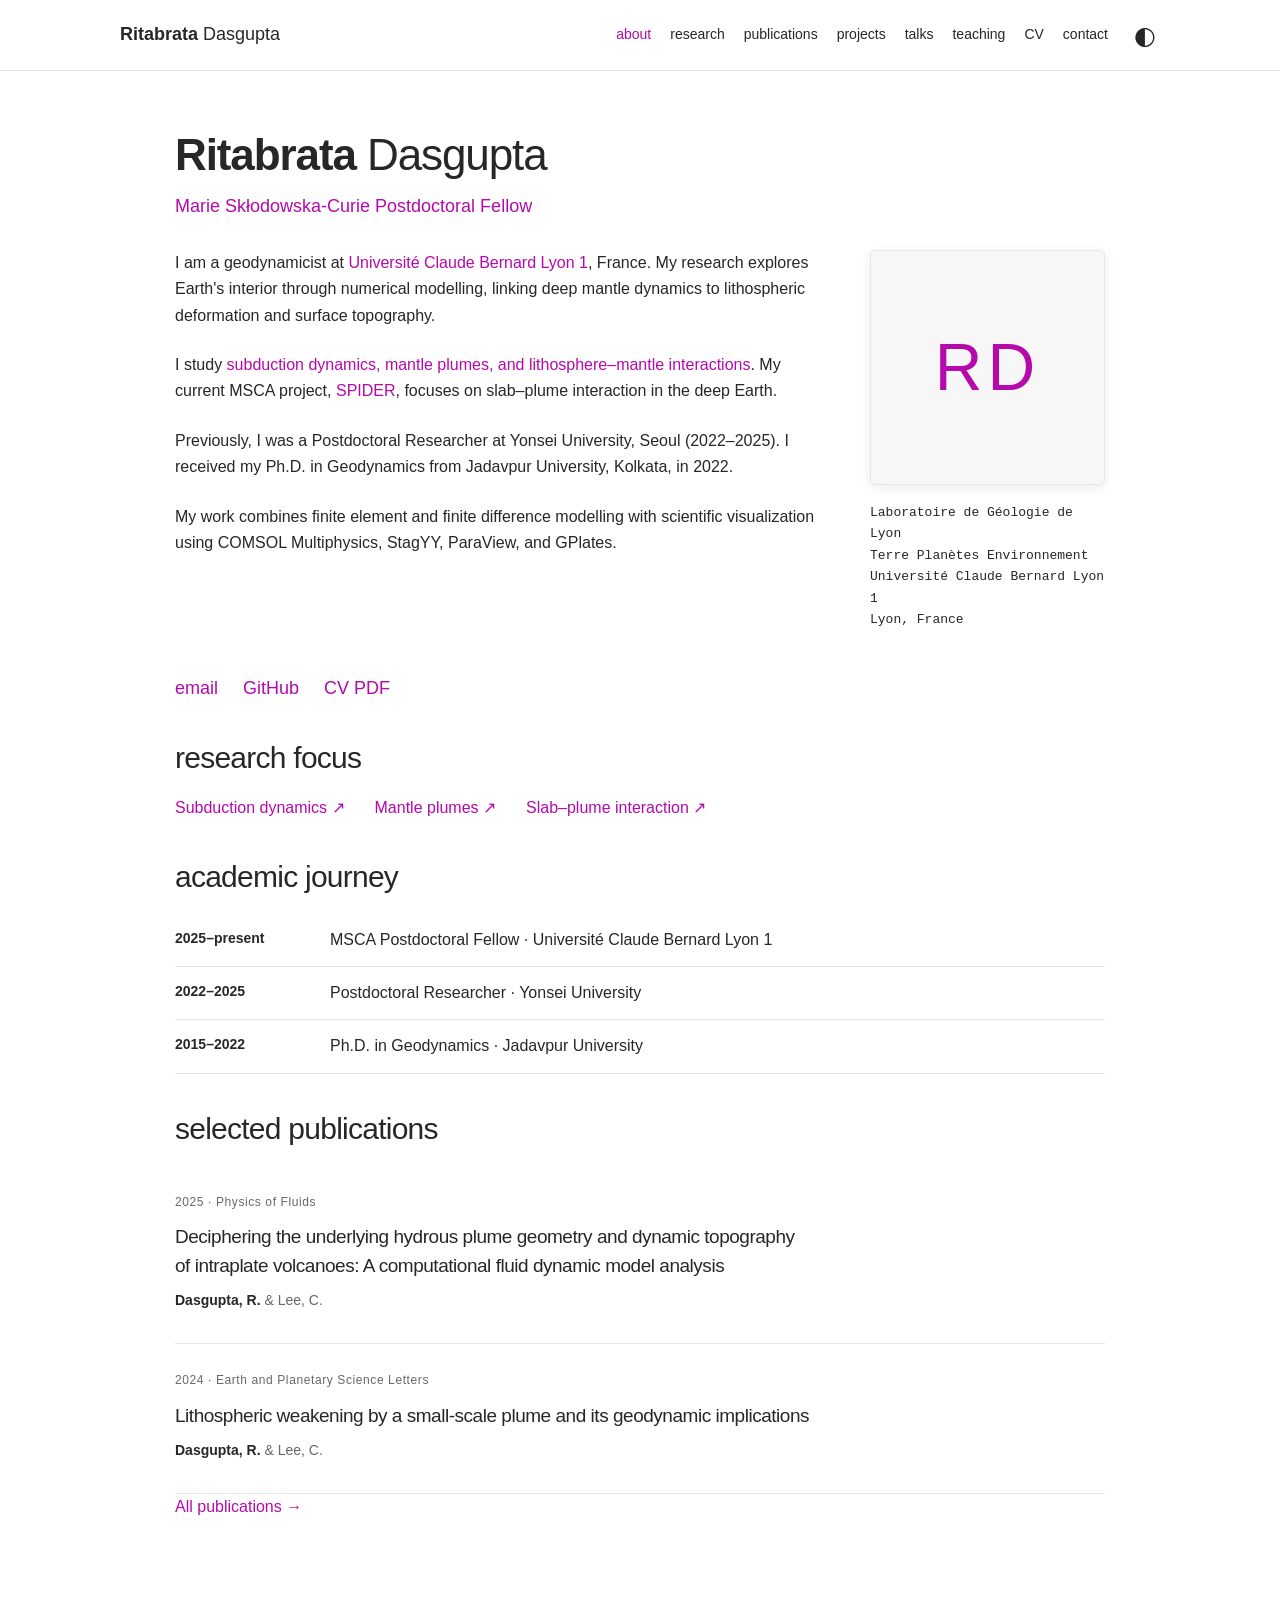
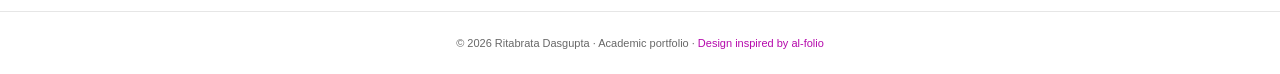
==== commit f89b9255: "Add files via upload" ====
--- a/index.html
+++ b/index.html
@@ -1 +1,155 @@
-<!doctype html><html lang="en"><head><meta charset="utf-8"><meta name="viewport" content="width=device-width,initial-scale=1"><meta name="description" content="Ritabrata Dasgupta — Geodynamics and Solid Earth Geophysics research"><title>Home | Ritabrata Dasgupta</title><link rel="stylesheet" href="style.css"><meta name="theme-color" content="#102e3c"></head><body><a class="skip-link" href="#main">Skip to content</a><header class="header"><div class="shell head"><a class="brand" href="index.html"><span class="brand-mark">RD</span><span>Ritabrata Dasgupta<small>GEODYNAMICS · SOLID EARTH</small></span></a><button class="menu" aria-label="Toggle navigation" aria-expanded="false" aria-controls="nav">☰</button><nav id="nav"><a class="active" aria-current="page" href="index.html">Home</a><a class="" href="about.html">About</a><a class="" href="research.html">Research</a><a class="" href="publications.html">Publications</a><a class="" href="projects.html">Projects</a><a class="" href="presentations.html">Presentations</a><a class="" href="teaching.html">Teaching</a><a class="" href="cv.html">CV</a><a class="" href="contact.html">Contact</a></nav></div></header><main id="main"><section class="home-hero shell"><div class="intro"><span class="eyebrow">MARIE SKŁODOWSKA-CURIE POSTDOCTORAL FELLOW</span><p class="hero-name">Ritabrata Dasgupta</p><h1>Exploring the dynamics of <em>Earth’s interior.</em></h1><p>I'm <strong>Ritabrata Dasgupta</strong>, a geodynamicist studying subduction, mantle plumes, and lithosphere–mantle interactions through numerical modelling.</p><div class="actions"><a class="btn" href="research.html">Explore my research →</a><a class="btn secondary" href="Ritabrata_Dasgupta_CV.pdf" download>Download CV ↓</a></div><p class="affiliation">Laboratoire de Géologie de Lyon · Université Claude Bernard Lyon 1, France</p></div><div class="earth-art" aria-label="Stylized illustration of a subducting slab and rising mantle plume" role="img"><div class="art-label">EARTH’S INTERIOR / CONCEPTUAL ILLUSTRATION</div><svg viewBox="0 0 900 440" preserveAspectRatio="xMidYMid slice"><defs><linearGradient id="bg" x2="0" y2="1"><stop stop-color="#071f40"/><stop offset="1" stop-color="#123b58"/></linearGradient><linearGradient id="slab"><stop stop-color="#2fd1e3"/><stop offset="1" stop-color="#2476e2"/></linearGradient><radialGradient id="plume"><stop stop-color="#ffda72"/><stop offset=".4" stop-color="#ff704a"/><stop offset="1" stop-color="#ee394e" stop-opacity="0"/></radialGradient></defs><rect width="900" height="440" fill="url(#bg)"/><g opacity=".12" stroke="#a9d6ee"><path d="M0 80H900M0 160H900M0 240H900M0 320H900M0 400H900M100 0V440M200 0V440M300 0V440M400 0V440M500 0V440M600 0V440M700 0V440M800 0V440"/></g><path d="M-30 95 Q160 90 280 100 Q390 115 450 215 T610 455" stroke="#46e0ee" stroke-width="36" fill="none" opacity=".8"/><path d="M-30 95 Q160 90 280 100 Q390 115 450 215 T610 455" stroke="url(#slab)" stroke-width="22" fill="none"/><ellipse cx="705" cy="310" rx="150" ry="165" fill="url(#plume)" opacity=".9"/><path d="M730 440 C660 350 740 270 705 220 S680 150 720 85" stroke="#ffab64" stroke-width="28" fill="none" opacity=".55"/><path d="M0 74 Q220 69 300 82 Q430 83 500 77 T900 76" stroke="#d5e9ef" stroke-width="4" fill="none"/><g fill="#c9e8f2" font-size="14" font-family="sans-serif"><text x="70" y="55">OCEANIC LITHOSPHERE</text><text x="540" y="55">MANTLE DYNAMICS</text><text x="490" y="355">SUBDUCTING SLAB</text><text x="750" y="245">PLUME</text></g></svg><div class="art-caption"><span><i class="cold"></i> Cold lithosphere</span><span><i class="hot"></i> Hot mantle plume</span><span>Illustrative schematic · not simulation data</span></div></div><div class="hero-strip"><span>01 / Subduction dynamics</span><span>02 / Mantle plumes</span><span>03 / Slab–plume interaction</span></div></section><section class="shell section"><div class="section-head"><div><span class="eyebrow">AREAS OF FOCUS</span><h2>Featured research</h2></div><a class="text-link" href="research.html">All research →</a></div><div class="cards"><article class="card research-card"><div class="card-art" aria-hidden="true"><svg viewBox="0 0 280 150"><path d="M0 28H90Q135 28 153 85T220 140"/></svg></div><span class="eyebrow">01 / RESEARCH</span><h3>Subduction dynamics</h3><p>Mechanics of lithospheric subduction, slab geometry, trench topography, and plate interactions.</p><a class="text-link" href="research.html#focus-1">Explore this topic ↗</a></article><article class="card research-card"><div class="card-art" aria-hidden="true"><svg viewBox="0 0 280 150"><path d="M140 145V80Q90 70 90 45Q140 0 190 45Q190 70 140 80"/></svg></div><span class="eyebrow">02 / RESEARCH</span><h3>Mantle plumes</h3><p>Plume–lithosphere interactions, lithospheric weakening, and dynamic topography.</p><a class="text-link" href="research.html#focus-2">Explore this topic ↗</a></article><article class="card research-card"><div class="card-art" aria-hidden="true"><svg viewBox="0 0 280 150"><path d="M0 25H65Q95 25 110 70T155 140"/><path class="warm" d="M205 145V70Q160 50 205 25Q250 50 205 70"/></svg></div><span class="eyebrow">03 / RESEARCH</span><h3>Slab–plume interaction</h3><p>Current MSCA SPIDER research on slab–plume interaction in the deep Earth.</p><a class="text-link" href="research.html#focus-3">Explore this topic ↗</a></article></div></section><section class="band"><div class="shell band-grid"><div><span class="eyebrow">CURRENT APPOINTMENT</span><h2>MSCA Postdoctoral Fellow</h2><p>Université Claude Bernard Lyon 1 · 2025–present</p></div><div><span class="eyebrow">ACADEMIC JOURNEY</span><h2>Lyon · Seoul · Kolkata</h2><p>Research experience across France, the Republic of Korea, and India.</p></div></div></section><section class="shell section"><div class="section-head"><div><span class="eyebrow">SCHOLARSHIP</span><h2>Selected publications</h2></div><a class="text-link" href="publications.html">All publications →</a></div><div class="publication"><span>2025 · PHYSICS OF FLUIDS</span><h3>Deciphering the underlying hydrous plume geometry and dynamic topography of intraplate volcanoes</h3><p>Dasgupta, R. & Lee, C.</p></div><div class="publication"><span>2024 · EARTH AND PLANETARY SCIENCE LETTERS</span><h3>Lithospheric weakening by a small-scale plume and its geodynamic implications</h3><p>Dasgupta, R. & Lee, C.</p></div></section><section class="shell collaboration"><span class="eyebrow">LET’S CONNECT</span><h2>Interested in the dynamics<br>beneath the surface?</h2><a class="btn" href="contact.html">Get in touch ↗</a></section></main><footer><div class="shell foot"><span>© 2026 Ritabrata Dasgupta</span><span>Geodynamics · Solid Earth Geophysics · <a href="mailto:ritabrata.dasgupta5@gmail.com">Email</a></span></div></footer><button class="back-top" aria-label="Back to top" hidden>↑</button><script src="script.js"></script></body></html>+<!doctype html>
+<html lang="en">
+  <head>
+    <meta charset="utf-8" />
+    <meta name="viewport" content="width=device-width,initial-scale=1" />
+    <meta
+      name="description"
+      content="Ritabrata Dasgupta — Geodynamics and Solid Earth Geophysics"
+    />
+    <title>About | Ritabrata Dasgupta</title>
+    <link rel="stylesheet" href="style.css" />
+    <script>
+      try {
+        if (localStorage.getItem("rd-theme") === "dark")
+          document.documentElement.dataset.theme = "dark";
+      } catch (e) {}
+    </script>
+  </head>
+  <body>
+    <a href="#main" class="skip-link">Skip to content</a>
+    <header>
+      <div class="nav-wrap">
+        <a class="brand" href="index.html"
+          ><strong>Ritabrata</strong> Dasgupta</a
+        ><button
+          class="menu"
+          aria-expanded="false"
+          aria-controls="nav"
+          aria-label="Toggle navigation"
+        >
+          ☰
+        </button>
+        <nav id="nav">
+          <a href="index.html" aria-current="page" class="active">about</a
+          ><a href="research.html">research</a
+          ><a href="publications.html">publications</a
+          ><a href="projects.html">projects</a
+          ><a href="presentations.html">talks</a
+          ><a href="teaching.html">teaching</a><a href="cv.html">CV</a
+          ><a href="contact.html">contact</a>
+        </nav>
+        <button
+          id="theme-toggle"
+          aria-label="Toggle dark mode"
+          aria-pressed="false"
+        >
+          ◐
+        </button>
+      </div>
+    </header>
+    <main id="main">
+      <h1><strong>Ritabrata</strong> Dasgupta</h1>
+      <p class="subtitle">Marie Skłodowska-Curie Postdoctoral Fellow</p>
+      <div class="bio-layout">
+        <div class="bio">
+          <p>
+            I am a geodynamicist at
+            <a href="contact.html">Université Claude Bernard Lyon 1</a>, France.
+            My research explores Earth's interior through numerical modelling,
+            linking deep mantle dynamics to lithospheric deformation and surface
+            topography.
+          </p>
+          <p>
+            I study
+            <a href="research.html"
+              >subduction dynamics, mantle plumes, and lithosphere–mantle
+              interactions</a
+            >. My current MSCA project, <a href="projects.html">SPIDER</a>,
+            focuses on slab–plume interaction in the deep Earth.
+          </p>
+          <p>
+            Previously, I was a Postdoctoral Researcher at Yonsei University,
+            Seoul (2022–2025). I received my Ph.D. in Geodynamics from Jadavpur
+            University, Kolkata, in 2022.
+          </p>
+          <p>
+            My work combines finite element and finite difference modelling with
+            scientific visualization using COMSOL Multiphysics, StagYY,
+            ParaView, and GPlates.
+          </p>
+        </div>
+        <aside class="profile">
+          <div class="initials" aria-label="Ritabrata Dasgupta monogram">
+            RD
+          </div>
+          <p>
+            Laboratoire de Géologie de Lyon<br />Terre Planètes Environnement<br />Université
+            Claude Bernard Lyon 1<br />Lyon, France
+          </p>
+        </aside>
+      </div>
+      <div class="socials">
+        <a href="mailto:ritabrata.dasgupta5@gmail.com">email</a
+        ><a href="https://github.com/ritabrata-geodynamics">GitHub</a
+        ><a href="Ritabrata_Dasgupta_CV.pdf">CV PDF</a>
+      </div>
+      <section>
+        <h2>research focus</h2>
+        <div class="focus-links">
+          <a href="research.html#focus-1">Subduction dynamics ↗</a
+          ><a href="research.html#focus-2">Mantle plumes ↗</a
+          ><a href="research.html#focus-3">Slab–plume interaction ↗</a>
+        </div>
+      </section>
+      <section>
+        <h2>academic journey</h2>
+        <div class="journey">
+          <p>
+            <strong>2025–present</strong
+            ><span
+              >MSCA Postdoctoral Fellow · Université Claude Bernard Lyon 1</span
+            >
+          </p>
+          <p>
+            <strong>2022–2025</strong
+            ><span>Postdoctoral Researcher · Yonsei University</span>
+          </p>
+          <p>
+            <strong>2015–2022</strong
+            ><span>Ph.D. in Geodynamics · Jadavpur University</span>
+          </p>
+        </div>
+      </section>
+      <section>
+        <h2>selected publications</h2>
+        <article class="publication">
+          <span>2025 · Physics of Fluids</span>
+          <h3>
+            Deciphering the underlying hydrous plume geometry and dynamic
+            topography of intraplate volcanoes: A computational fluid dynamic
+            model analysis
+          </h3>
+          <p><strong>Dasgupta, R.</strong> &amp; Lee, C.</p>
+        </article>
+        <article class="publication">
+          <span>2024 · Earth and Planetary Science Letters</span>
+          <h3>
+            Lithospheric weakening by a small-scale plume and its geodynamic
+            implications
+          </h3>
+          <p><strong>Dasgupta, R.</strong> &amp; Lee, C.</p>
+        </article>
+        <p><a href="publications.html">All publications →</a></p>
+      </section>
+    </main>
+    <footer>
+      © 2026 Ritabrata Dasgupta · Academic portfolio ·
+      <a href="https://github.com/alshedivat/al-folio"
+        >Design inspired by al-folio</a
+      >
+    </footer>
+    <button class="back-top" aria-label="Back to top" hidden>↑</button>
+    <script src="script.js"></script>
+  </body>
+</html>
--- a/style.css
+++ b/style.css
@@ -1,6 +1,489 @@
-@import url('https://fonts.googleapis.com/css2?family=DM+Sans:wght@400;500;600;700&family=Manrope:wght@400;500;600;700;800&display=swap');:root{--ink:#142a43;--blue:#1461a1;--muted:#64758a;--line:#e3eaf0;--pale:#f3f7fa}*{box-sizing:border-box}body{margin:0;background:#fff;color:var(--ink);font-family:'DM Sans',Arial,sans-serif;line-height:1.7}a{color:var(--blue)}.shell{width:min(1180px,calc(100% - 56px));margin:auto}.header{background:white;border-bottom:1px solid var(--line);position:sticky;top:0;z-index:20}.head{display:flex;align-items:center;justify-content:space-between;gap:25px;min-height:88px}.brand{display:flex;align-items:center;gap:12px;color:var(--ink);font-family:Manrope,sans-serif;font-weight:800;text-decoration:none;white-space:nowrap;line-height:1.3}.brand small{display:block;font-size:9px;letter-spacing:1.8px;color:var(--muted);margin-top:4px}.brand-mark{width:43px;height:43px;background:#103e67;color:white;border-radius:12px;display:grid;place-items:center;font-size:15px}.head nav{display:flex;gap:16px;flex-wrap:wrap}.head nav a{font-size:12px;color:#52647a;text-decoration:none;font-weight:600}.head nav a:hover,.head nav a.active{color:var(--blue)}.menu{display:none;background:white;border:1px solid var(--line);border-radius:8px;padding:7px 12px}.home-hero{padding-top:74px;padding-bottom:76px}.intro{max-width:780px}.eyebrow{display:block;color:#1773a9;font-size:11px;letter-spacing:2px;font-weight:800;text-transform:uppercase}h1,h2,h3{font-family:Manrope,Arial,sans-serif;line-height:1.23;letter-spacing:-.035em}h1{font-size:clamp(42px,5.2vw,72px);margin:19px 0 20px;font-weight:800}h1 em{font-style:normal;color:#2279a7}.intro>p{max-width:680px;color:#52657b;font-size:18px}.actions{display:flex;gap:12px;flex-wrap:wrap;margin:28px 0}.btn{display:inline-block;background:#155e96;color:white;padding:12px 19px;border-radius:8px;font-size:13px;text-decoration:none;font-weight:700}.btn.secondary{background:#eaf2f8;color:#155e96}.affiliation{font-size:13px!important;margin:24px 0 30px}.earth-art{border-radius:16px;overflow:hidden;position:relative;box-shadow:0 24px 70px #103f5b24;background:#08253f}.earth-art svg{display:block;width:100%;height:auto}.art-label{position:absolute;top:20px;right:22px;color:#d6ecf9;letter-spacing:2px;font-size:10px}.section{padding:56px 0 82px}.section h2,.band h2{font-size:clamp(27px,3vw,37px);margin:12px 0 22px}.section-head{display:flex;justify-content:space-between;align-items:end;gap:20px;margin-bottom:24px}.text-link{font-size:13px;font-weight:700;text-decoration:none}.cards{display:grid;grid-template-columns:repeat(3,minmax(0,1fr));gap:20px}.card{background:#f6f9fb;border:1px solid #e7edf2;border-radius:12px;padding:26px}.card h3{font-size:20px;margin:14px 0 12px}.card p{font-size:14px;color:#52657b;margin:0}.spaced{margin-top:35px}.band{background:#eaf2f7;padding:55px 0}.band-grid{display:grid;grid-template-columns:1fr 1fr;gap:35px}.band p{color:#52657b}.publication{padding:22px 0;border-bottom:1px solid var(--line)}.publication span{font-size:10px;letter-spacing:1.6px;color:#1773a9;font-weight:800}.publication h3{font-size:21px;margin:8px 0}.publication p{color:#52657b;margin:8px 0;font-size:15px}.page-hero{padding:76px 0 36px;border-bottom:1px solid var(--line)}.page-hero h1{font-size:clamp(40px,5vw,61px)}.lede{font-size:19px;color:#65768a;max-width:750px}.source-list{margin:16px 0 44px}.source-list p{padding:12px 0;border-bottom:1px solid var(--line);white-space:normal;margin:0;color:#44596c}.cvbox{display:flex;justify-content:space-between;align-items:center;gap:30px;background:var(--pale);padding:24px;border-radius:12px}.cvbox p{color:var(--muted)}.pdf{width:100%;height:850px;border:1px solid var(--line);margin-top:30px}.foot{display:flex;justify-content:space-between;gap:15px;padding:27px 0;font-size:12px;color:#66768a}footer{border-top:1px solid var(--line)}@media(max-width:1000px){.head{flex-wrap:wrap;padding:16px 0}.head nav{width:100%;justify-content:center;gap:14px}}@media(max-width:700px){.shell{width:min(100% - 32px,1180px)}.head{min-height:72px}.menu{display:block}.head nav{display:none;flex-direction:column;align-items:start}.head nav.open{display:flex}.home-hero{padding:45px 0}.cards,.band-grid{grid-template-columns:1fr}.section{padding:42px 0}.section-head,.cvbox,.foot{align-items:start;flex-direction:column}.pdf{height:500px}h1{font-size:42px}.art-label{font-size:8px}}/* Refined editorial design */
-:root{--ink:#142f3b;--blue:#147878;--muted:#61717a;--line:#dee6e6;--pale:#f1f6f5}body{background:#fcfdfc}a{overflow-wrap:anywhere}h1,h2,h3{text-wrap:balance}.header{background:#fcfdfcf5;backdrop-filter:blur(14px)}.head{min-height:92px}.brand-mark{border-radius:50%;background:var(--ink);font-family:Georgia,serif;font-size:19px}.head nav{gap:15px}.head nav a{padding:9px 0;position:relative}.head nav a.active:after{content:'';position:absolute;bottom:2px;left:0;right:0;height:2px;background:var(--blue)}.home-hero{display:grid;grid-template-columns:1.05fr 1fr;gap:46px;align-items:center;padding-top:80px;padding-bottom:36px}.intro{max-width:none}.hero-name{font-size:16px!important;margin:20px 0 0!important;color:var(--ink)!important;font-weight:700}.home-hero h1{font-family:Georgia,'Times New Roman',serif;font-size:clamp(42px,4.5vw,65px);font-weight:400;line-height:1.08;letter-spacing:-.045em;margin-top:14px}.home-hero h1 em{font-style:italic;color:var(--blue)}.intro>p{font-size:16px;line-height:1.8}.eyebrow{color:var(--blue);font-size:10px;letter-spacing:1.7px}.btn{background:var(--ink);border:1px solid var(--ink);border-radius:4px;padding:13px 20px;transition:background .2s,transform .2s}.btn:hover{background:var(--blue);transform:translateY(-2px)}.btn.secondary{background:transparent;border-color:#c9d4d5;color:var(--ink)}.earth-art{border-radius:6px;box-shadow:0 22px 60px #15374718;align-self:stretch;display:flex;flex-direction:column;justify-content:center;background:#0b2940;min-width:0}.home-hero .earth-art svg{height:400px;width:100%;object-fit:cover}.art-label{top:22px;left:20px;right:auto;font-size:8px;letter-spacing:1.4px}.art-caption{background:#0d2839;color:#adced3;display:flex;flex-wrap:wrap;gap:8px 20px;font-size:10px;padding:18px 20px;border-top:1px solid #ffffff15}.art-caption span:last-child{width:100%;color:#93adb8;font-size:9px}.art-caption i{display:inline-block;height:7px;width:7px;border-radius:50%;margin-right:6px}.cold{background:#4ed4e5}.hot{background:#ff9f69}.hero-strip{grid-column:1/-1;display:flex;justify-content:space-between;gap:16px;padding:23px 0 10px;border-top:1px solid var(--line);font-size:11px;color:var(--muted);letter-spacing:.4px}.section{padding:65px 0 75px}.section-head h2,.collaboration h2,.band h2{font-family:Georgia,serif;font-weight:400}.section-head h2{font-size:40px}.cards{gap:24px}.card{background:white;border-radius:6px;border:1px solid var(--line);padding:28px;min-width:0}.card h3{font-size:22px;font-weight:600;letter-spacing:-.025em}.card .text-link{display:inline-block;margin-top:22px}.research-card{overflow:hidden;transition:box-shadow .2s,transform .2s}.research-card:hover{transform:translateY(-4px);box-shadow:0 14px 35px #1c474a10}.card-art{background:linear-gradient(135deg,#edf5f5,#d8e9e8);margin:-28px -28px 26px;height:155px;overflow:hidden}.card-art svg{width:100%;height:100%;fill:none;stroke:#388f9c;stroke-width:14;stroke-linecap:round}.card-art .warm{stroke:#d68a65}.band{background:var(--ink);color:white}.band .eyebrow{color:#84c8c0}.band p{color:#c3d5d7}.band-grid>div+div{border-left:1px solid #ffffff25;padding-left:38px}.publication{padding:26px 0 28px}.publication h3{max-width:900px;font-size:21px;line-height:1.45;letter-spacing:-.02em;font-weight:600}.publication p{font-size:14px}.publication span{color:var(--blue);letter-spacing:1px}.page-hero{padding-top:65px;padding-bottom:35px}.page-hero h1{font-family:Georgia,serif;font-weight:400;font-size:clamp(40px,5vw,65px)}.source-list{border-left:2px solid #b9d3d0;padding-left:24px}.source-list p{padding:11px 0;font-size:15px}.source-list p:first-child{font-weight:600;color:var(--ink)}.collaboration{padding:58px 0 80px;border-top:1px solid var(--line)}.collaboration h2{font-size:clamp(32px,4vw,46px);margin:20px 0 25px}.foot{padding:32px 0}.publication-tools{display:grid;grid-template-columns:1fr 200px;gap:20px;background:var(--pale);padding:22px;border:1px solid var(--line);border-radius:5px}.publication-tools label{display:block;font-size:12px;font-weight:700;margin-bottom:8px}.publication-tools input,.publication-tools select{font:inherit;width:100%;padding:12px;background:white;border:1px solid #cad8d8;border-radius:3px;color:var(--ink)}#pub-status{font-size:12px;color:var(--muted);margin-top:20px}.skip-link{position:fixed;top:-80px;left:12px;z-index:100;background:white;padding:10px 20px}.skip-link:focus{top:12px}:focus-visible{outline:3px solid #cf915c;outline-offset:4px}[hidden]{display:none!important}.back-top{position:fixed;right:22px;bottom:22px;background:var(--ink);color:white;border:0;border-radius:50%;width:44px;height:44px;font-size:22px;cursor:pointer;box-shadow:0 3px 15px #0002}html{scroll-behavior:smooth;scroll-padding-top:130px}
-@media(max-width:1100px){.head nav{gap:18px}.home-hero{gap:28px}.home-hero h1{font-size:52px}}
-@media(max-width:850px){.home-hero{grid-template-columns:1fr;padding-top:45px}.intro{max-width:680px}.home-hero .earth-art svg{height:auto}.earth-art{min-height:0}.hero-strip{font-size:10px}.cards{grid-template-columns:1fr}.card-art{height:180px}.band-grid{grid-template-columns:1fr}.band-grid>div+div{border-left:0;border-top:1px solid #ffffff25;padding-left:0;padding-top:25px}}
-@media(max-width:700px){.head{justify-content:space-between;gap:12px}.brand{font-size:14px}.brand small{font-size:8px;letter-spacing:1px}.head nav.open{display:grid;grid-template-columns:1fr 1fr;gap:8px}.head nav a{padding:9px 12px}.head nav a.active{background:var(--pale);border-radius:3px}.head nav a.active:after{display:none}.menu{cursor:pointer;background:transparent}.home-hero{gap:24px}.home-hero h1{font-size:47px}.hero-strip{flex-wrap:wrap;justify-content:flex-start;gap:12px 25px}.publication-tools{grid-template-columns:1fr}.section-head{gap:8px}.section-head h2{font-size:34px}.section{padding:40px 0 50px}.art-label{font-size:7px;top:10px}.cvbox{padding:20px}.pdf{height:560px}}
-@media(prefers-reduced-motion:reduce){html{scroll-behavior:auto}*,*:before,*:after{transition:none!important}}
+:root {
+  --bg: #fff;
+  --ink: #272727;
+  --muted: #686868;
+  --accent: #b509ac;
+  --line: #e6e6e6;
+  --card: #f7f7f7;
+  --nav: #ffffffed;
+}
+html[data-theme="dark"] {
+  --bg: #1c1c1d;
+  --ink: #e5e5e5;
+  --muted: #aaa;
+  --accent: #ec80df;
+  --line: #3a3a3b;
+  --card: #262627;
+  --nav: #1c1c1ded;
+}
+* {
+  box-sizing: border-box;
+}
+html {
+  scroll-behavior: smooth;
+  scroll-padding-top: 105px;
+}
+body {
+  margin: 0;
+  background: var(--bg);
+  color: var(--ink);
+  font-family: Roboto, "Helvetica Neue", Arial, sans-serif;
+  font-size: 16px;
+  font-weight: 300;
+  line-height: 1.65;
+}
+a {
+  color: var(--accent);
+  text-decoration: none;
+  overflow-wrap: anywhere;
+}
+a:hover {
+  text-decoration: underline;
+}
+header {
+  position: sticky;
+  top: 0;
+  z-index: 30;
+  border-bottom: 1px solid var(--line);
+  background: var(--nav);
+  backdrop-filter: blur(12px);
+}
+.nav-wrap {
+  width: min(1040px, calc(100% - 48px));
+  margin: auto;
+  min-height: 70px;
+  display: flex;
+  align-items: center;
+  gap: 22px;
+}
+.brand {
+  color: var(--ink);
+  font-size: 18px;
+  white-space: nowrap;
+  font-weight: 300;
+}
+.brand strong {
+  font-weight: 700;
+}
+nav {
+  display: flex;
+  gap: 19px;
+  margin-left: auto;
+  align-items: center;
+}
+nav a {
+  color: var(--ink);
+  font-size: 14px;
+}
+nav a.active {
+  color: var(--accent);
+}
+button {
+  font: inherit;
+  color: var(--ink);
+  background: none;
+  cursor: pointer;
+}
+.menu {
+  display: none;
+  border: 1px solid var(--line);
+  border-radius: 4px;
+}
+#theme-toggle {
+  border: 0;
+  font-size: 25px;
+  padding: 4px;
+  line-height: 1.3;
+}
+main {
+  width: min(930px, calc(100% - 48px));
+  margin: 55px auto 90px;
+  min-height: 65vh;
+}
+h1,
+h2,
+h3 {
+  line-height: 1.3;
+  font-weight: 300;
+  letter-spacing: -0.025em;
+  text-wrap: balance;
+}
+h1 {
+  font-size: 44px;
+  margin: 0 0 9px;
+}
+h1 strong {
+  font-weight: 700;
+}
+h2 {
+  font-size: 30px;
+  margin: 35px 0 18px;
+}
+h3 {
+  font-size: 20px;
+  font-weight: 500;
+  margin: 12px 0;
+}
+p {
+  margin: 0 0 19px;
+}
+.subtitle {
+  color: var(--accent);
+  font-size: 18px;
+  margin-bottom: 28px;
+}
+.bio-layout {
+  display: grid;
+  grid-template-columns: minmax(0, 1fr) 235px;
+  gap: 38px;
+}
+.bio p {
+  margin-bottom: 23px;
+}
+.profile p {
+  font:
+    13px/1.65 ui-monospace,
+    monospace;
+  margin-top: 17px;
+}
+.initials {
+  height: 235px;
+  display: grid;
+  place-items: center;
+  background: var(--card);
+  border: 1px solid var(--line);
+  border-radius: 5px;
+  box-shadow: 0 3px 12px #00000014;
+  color: var(--accent);
+  font-size: 66px;
+  letter-spacing: 5px;
+  font-weight: 300;
+}
+.socials {
+  display: flex;
+  gap: 25px;
+  margin-top: 24px;
+  font-size: 18px;
+}
+.focus-links {
+  display: flex;
+  flex-wrap: wrap;
+  gap: 12px 30px;
+}
+.journey p {
+  display: grid;
+  grid-template-columns: 135px 1fr;
+  gap: 20px;
+  margin: 0;
+  padding: 13px 0;
+  border-bottom: 1px solid var(--line);
+}
+.journey strong {
+  font-size: 14px;
+  font-weight: 600;
+}
+.publication {
+  padding: 22px 0;
+  border-bottom: 1px solid var(--line);
+}
+.publication span {
+  font-size: 12px;
+  color: var(--muted);
+  letter-spacing: 0.6px;
+}
+.publication h3 {
+  font-size: 19px;
+  line-height: 1.5;
+  margin: 9px 0;
+}
+.publication p {
+  font-size: 14px;
+  color: var(--muted);
+  margin: 9px 0;
+}
+.publication strong {
+  color: var(--ink);
+}
+.text-link {
+  font-size: 13px;
+}
+.page-hero {
+  padding-bottom: 15px;
+  border-bottom: 1px solid var(--line);
+  margin-bottom: 25px;
+}
+.page-hero .eyebrow {
+  display: none;
+}
+.page-hero h1 {
+  font-size: 39px;
+}
+.lede {
+  font-size: 17px;
+  color: var(--muted);
+}
+.cards {
+  display: grid;
+  grid-template-columns: repeat(3, minmax(0, 1fr));
+  gap: 20px;
+  margin: 30px 0;
+}
+.card {
+  border: 1px solid var(--line);
+  padding: 22px;
+  border-radius: 4px;
+  background: var(--card);
+  min-width: 0;
+}
+.card p {
+  font-size: 14px;
+  color: var(--muted);
+  margin: 0;
+}
+.card h3 {
+  font-size: 18px;
+}
+.eyebrow {
+  font-size: 10px;
+  color: var(--accent);
+  letter-spacing: 1.5px;
+}
+.earth-art {
+  background: #08253f;
+  border-radius: 4px;
+  overflow: hidden;
+  position: relative;
+}
+.earth-art svg {
+  display: block;
+  width: 100%;
+  height: auto;
+}
+.art-label {
+  position: absolute;
+  top: 12px;
+  left: 15px;
+  font-size: 8px;
+  letter-spacing: 1px;
+  color: #cee5ee;
+}
+.art-caption {
+  display: flex;
+  flex-wrap: wrap;
+  gap: 8px 20px;
+  color: #c6dce5;
+  padding: 12px 17px;
+  font-size: 10px;
+}
+.art-caption span:last-child {
+  width: 100%;
+}
+.art-caption i {
+  display: inline-block;
+  width: 7px;
+  height: 7px;
+  border-radius: 50%;
+  margin-right: 5px;
+}
+.cold {
+  background: #4ed4e5;
+}
+.hot {
+  background: #ff9f69;
+}
+.source-list p {
+  border-bottom: 1px solid var(--line);
+  padding: 12px 0;
+  margin: 0;
+  font-size: 15px;
+}
+.source-list {
+  margin-bottom: 32px;
+}
+.cvbox {
+  border: 1px solid var(--line);
+  padding: 24px;
+  display: flex;
+  align-items: center;
+  justify-content: space-between;
+  gap: 24px;
+}
+.btn {
+  display: inline-block;
+  border: 1px solid var(--accent);
+  border-radius: 4px;
+  color: var(--accent);
+  padding: 8px 15px;
+  font-size: 14px;
+}
+.btn:hover {
+  background: var(--accent);
+  color: var(--bg);
+  text-decoration: none;
+}
+.pdf {
+  width: 100%;
+  height: 800px;
+  border: 1px solid var(--line);
+  margin-top: 24px;
+  background: white;
+}
+.publication-tools {
+  display: grid;
+  grid-template-columns: 1fr 180px;
+  gap: 20px;
+  margin: 22px 0;
+}
+.publication-tools label {
+  display: block;
+  font-size: 12px;
+  margin-bottom: 6px;
+}
+.publication-tools input,
+.publication-tools select {
+  width: 100%;
+  font: inherit;
+  font-size: 14px;
+  color: var(--ink);
+  border: 1px solid var(--line);
+  padding: 10px;
+  background: var(--card);
+  border-radius: 4px;
+}
+#pub-status {
+  font-size: 12px;
+  color: var(--muted);
+}
+footer {
+  border-top: 1px solid var(--line);
+  font-size: 11px;
+  text-align: center;
+  color: var(--muted);
+  padding: 22px 24px;
+}
+.skip-link {
+  position: fixed;
+  top: -70px;
+  left: 15px;
+  z-index: 100;
+  background: var(--bg);
+  padding: 10px;
+}
+.skip-link:focus {
+  top: 10px;
+}
+:focus-visible {
+  outline: 3px solid var(--accent);
+  outline-offset: 4px;
+}
+.back-top {
+  position: fixed;
+  bottom: 20px;
+  right: 20px;
+  border: 1px solid var(--line);
+  border-radius: 50%;
+  background: var(--bg);
+  width: 42px;
+  height: 42px;
+  box-shadow: 0 3px 12px #0001;
+}
+[hidden] {
+  display: none !important;
+}
+@media (max-width: 1050px) {
+  .nav-wrap {
+    flex-wrap: wrap;
+    padding: 14px 0;
+    gap: 12px;
+  }
+  .brand {
+    flex: 1;
+  }
+  nav {
+    order: 3;
+    width: 100%;
+    justify-content: center;
+    margin: 0;
+    gap: 21px;
+  }
+}
+@media (max-width: 700px) {
+  main {
+    width: calc(100% - 36px);
+    margin-top: 34px;
+  }
+  .nav-wrap {
+    width: calc(100% - 36px);
+  }
+  .menu {
+    display: block;
+  }
+  nav {
+    display: none;
+  }
+  nav.open {
+    display: grid;
+    grid-template-columns: repeat(4, 1fr);
+    gap: 12px;
+  }
+  nav a {
+    font-size: 13px;
+  }
+  .brand {
+    font-size: 16px;
+  }
+  .bio-layout {
+    grid-template-columns: 1fr;
+  }
+  .profile {
+    display: flex;
+    gap: 18px;
+    align-items: center;
+  }
+  .initials {
+    height: 110px;
+    width: 110px;
+    flex-shrink: 0;
+    font-size: 37px;
+  }
+  .profile p {
+    font-size: 11px;
+    margin: 0;
+  }
+  h1 {
+    font-size: 36px;
+  }
+  h2 {
+    font-size: 28px;
+  }
+  .cards {
+    grid-template-columns: 1fr;
+  }
+  .journey p {
+    grid-template-columns: 110px 1fr;
+    gap: 10px;
+    font-size: 14px;
+  }
+  .publication-tools {
+    grid-template-columns: 1fr;
+  }
+  .cvbox {
+    flex-direction: column;
+    align-items: start;
+  }
+  .pdf {
+    height: 550px;
+  }
+  .socials {
+    font-size: 16px;
+  }
+  .focus-links {
+    flex-direction: column;
+    gap: 10px;
+  }
+}
+@media (prefers-reduced-motion: reduce) {
+  html {
+    scroll-behavior: auto;
+  }
+}
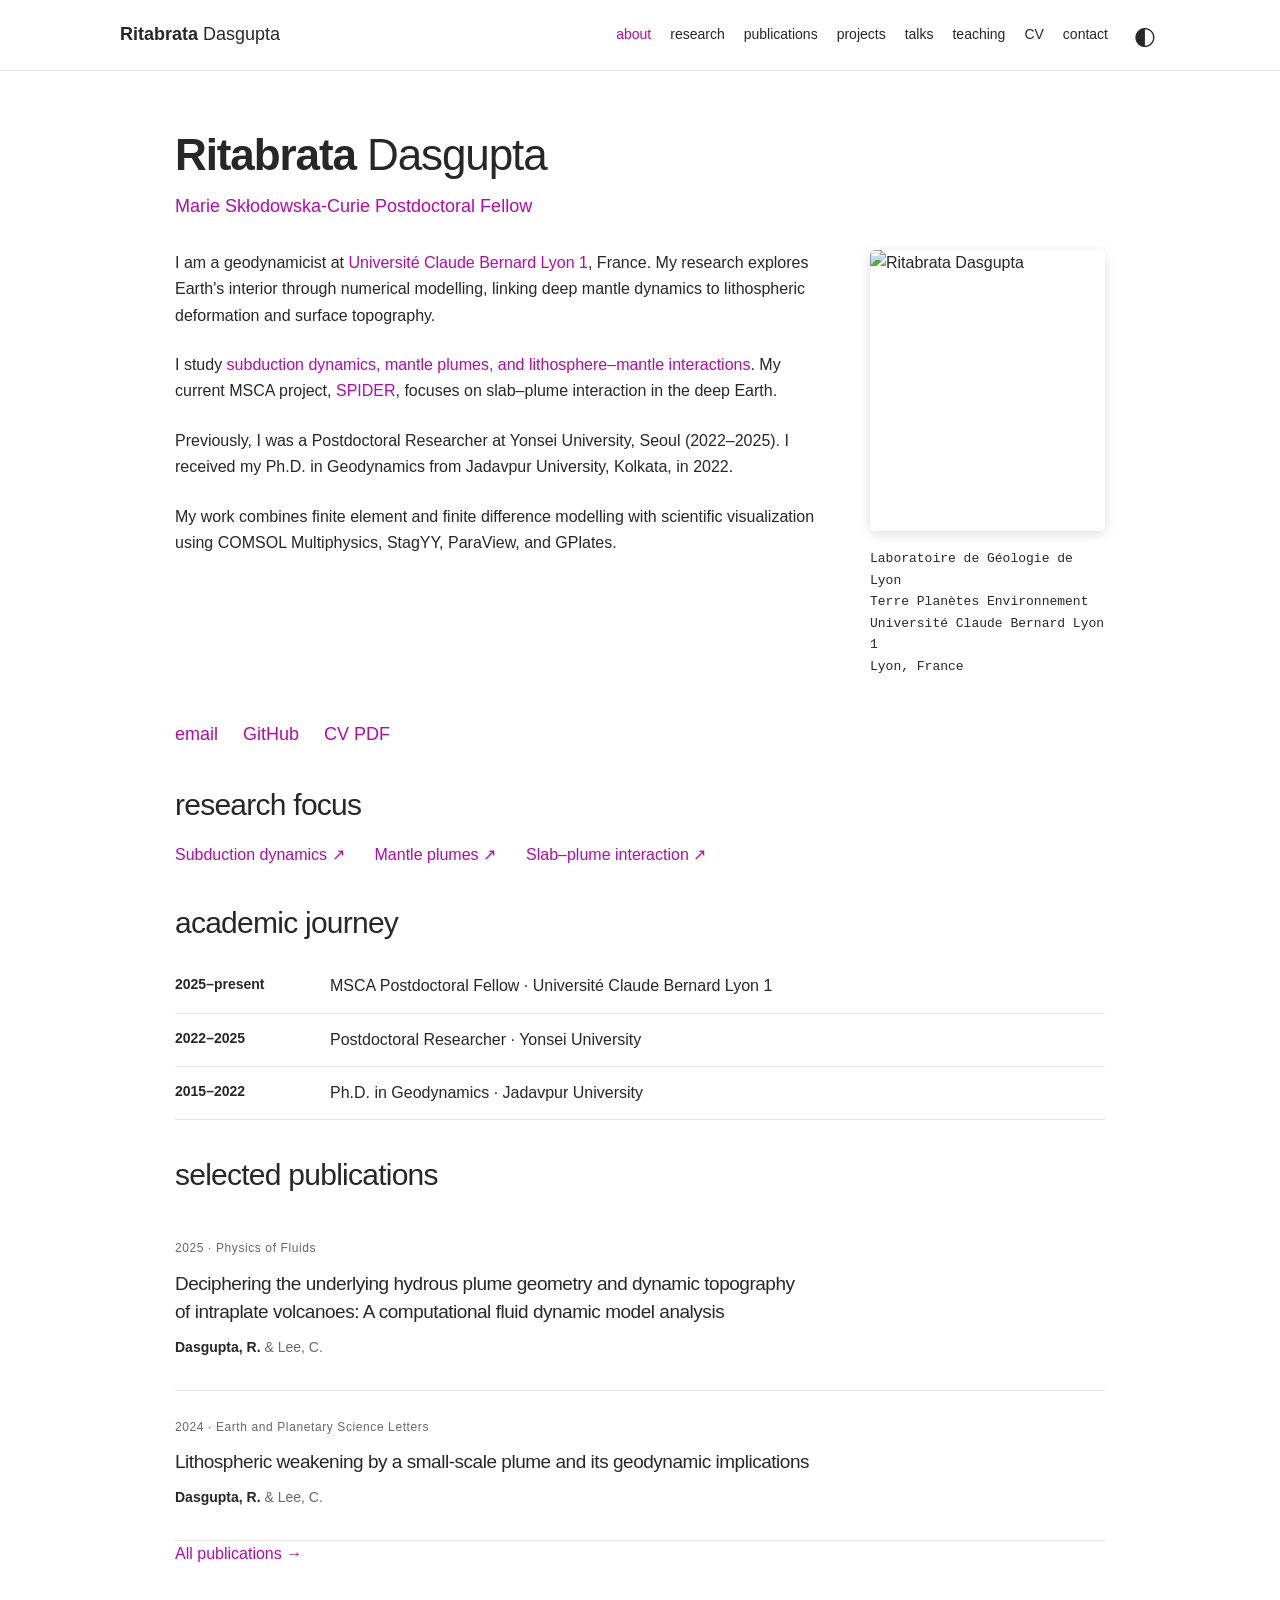
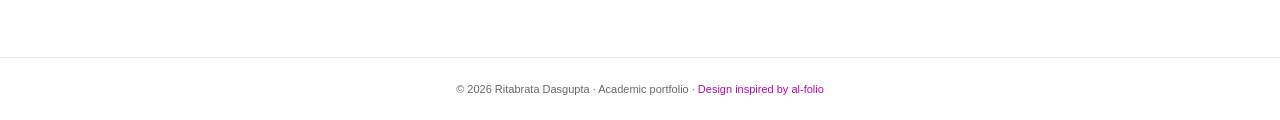
==== commit 59aad21d: "Add files via upload" ====
--- a/index.html
+++ b/index.html
@@ -80,9 +80,7 @@
           </p>
         </div>
         <aside class="profile">
-          <div class="initials" aria-label="Ritabrata Dasgupta monogram">
-            RD
-          </div>
+          <img class="profile-photo" src="images/ritabrata-profile.jpg" alt="Ritabrata Dasgupta" width="494" height="592" fetchpriority="high" />
           <p>
             Laboratoire de Géologie de Lyon<br />Terre Planètes Environnement<br />Université
             Claude Bernard Lyon 1<br />Lyon, France
--- a/style.css
+++ b/style.css
@@ -487,3 +487,5 @@
     scroll-behavior: auto;
   }
 }
+
+.profile-photo{display:block;width:100%;height:auto;border-radius:5px;box-shadow:0 3px 12px #0002}.research-figure{margin:0 0 30px;text-align:center}.research-figure img{display:block;width:min(100%,580px);height:auto;margin:auto;border-radius:5px}.research-figure figcaption{font-size:13px;color:var(--muted);margin-top:12px}@media(max-width:700px){.profile-photo{width:130px;flex-shrink:0}.profile{align-items:center}}
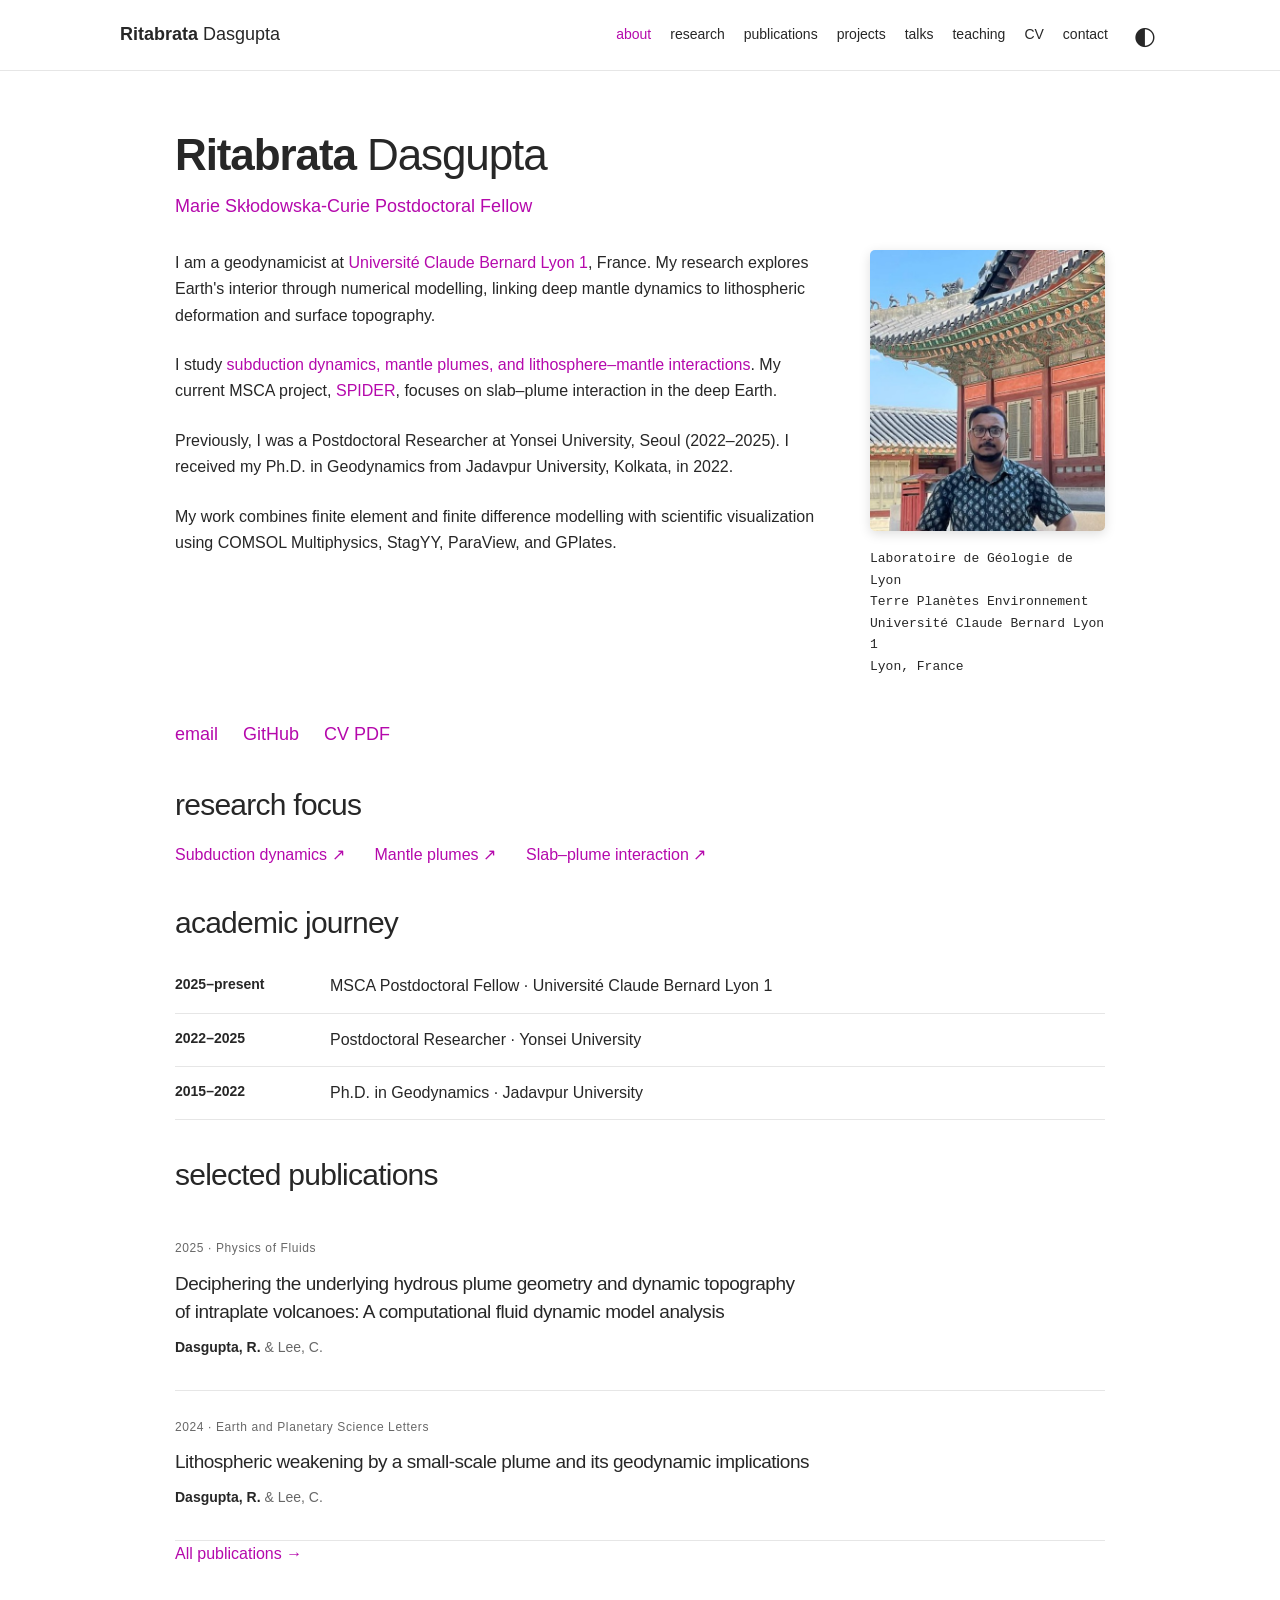
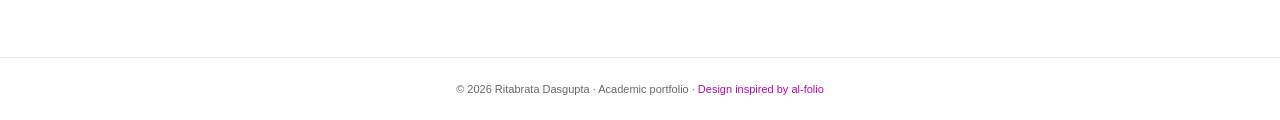
==== commit 1b655d6e: "Add files via upload" ====
--- a/index.html
+++ b/index.html
@@ -80,7 +80,7 @@
           </p>
         </div>
         <aside class="profile">
-          <img class="profile-photo" src="images/ritabrata-profile.jpg" alt="Ritabrata Dasgupta" width="494" height="592" fetchpriority="high" />
+          <img class="profile-photo" src="ritabrata-profile.jpg" alt="Ritabrata Dasgupta" width="494" height="592" fetchpriority="high" />
           <p>
             Laboratoire de Géologie de Lyon<br />Terre Planètes Environnement<br />Université
             Claude Bernard Lyon 1<br />Lyon, France
